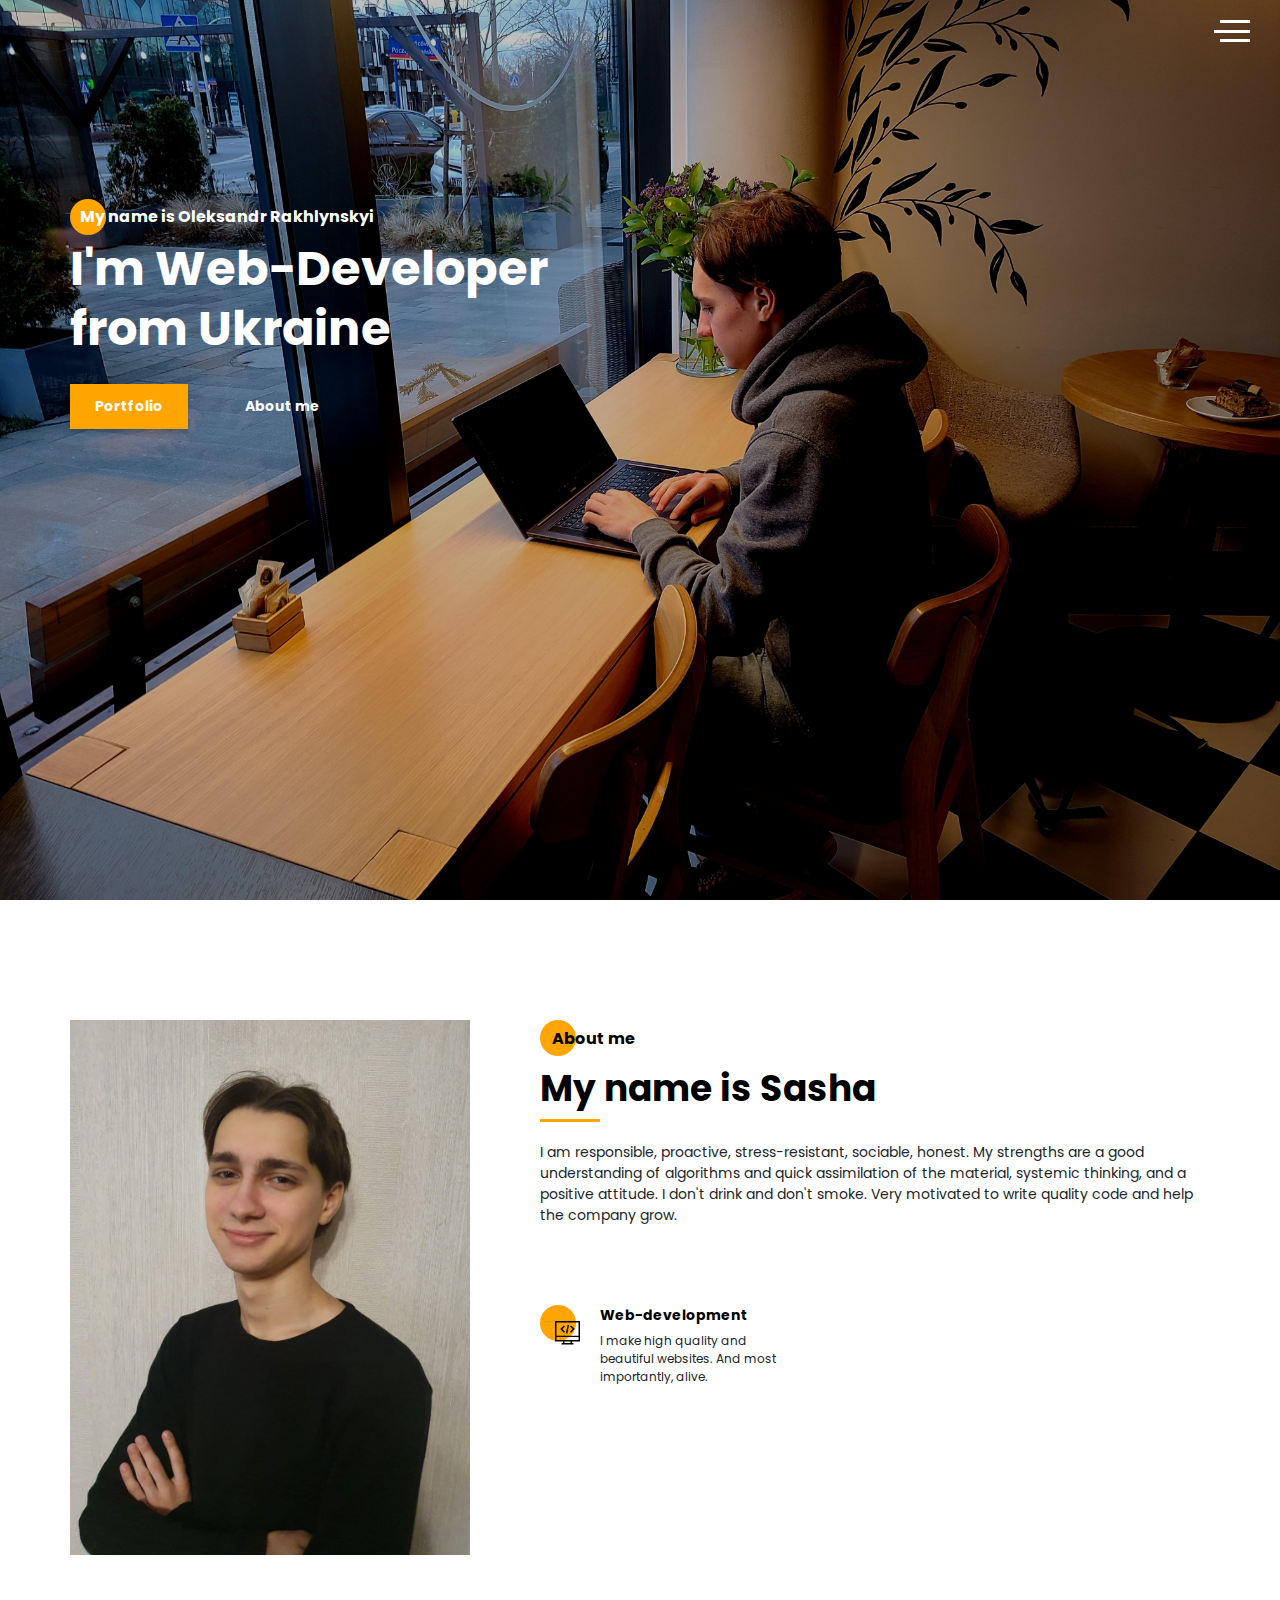
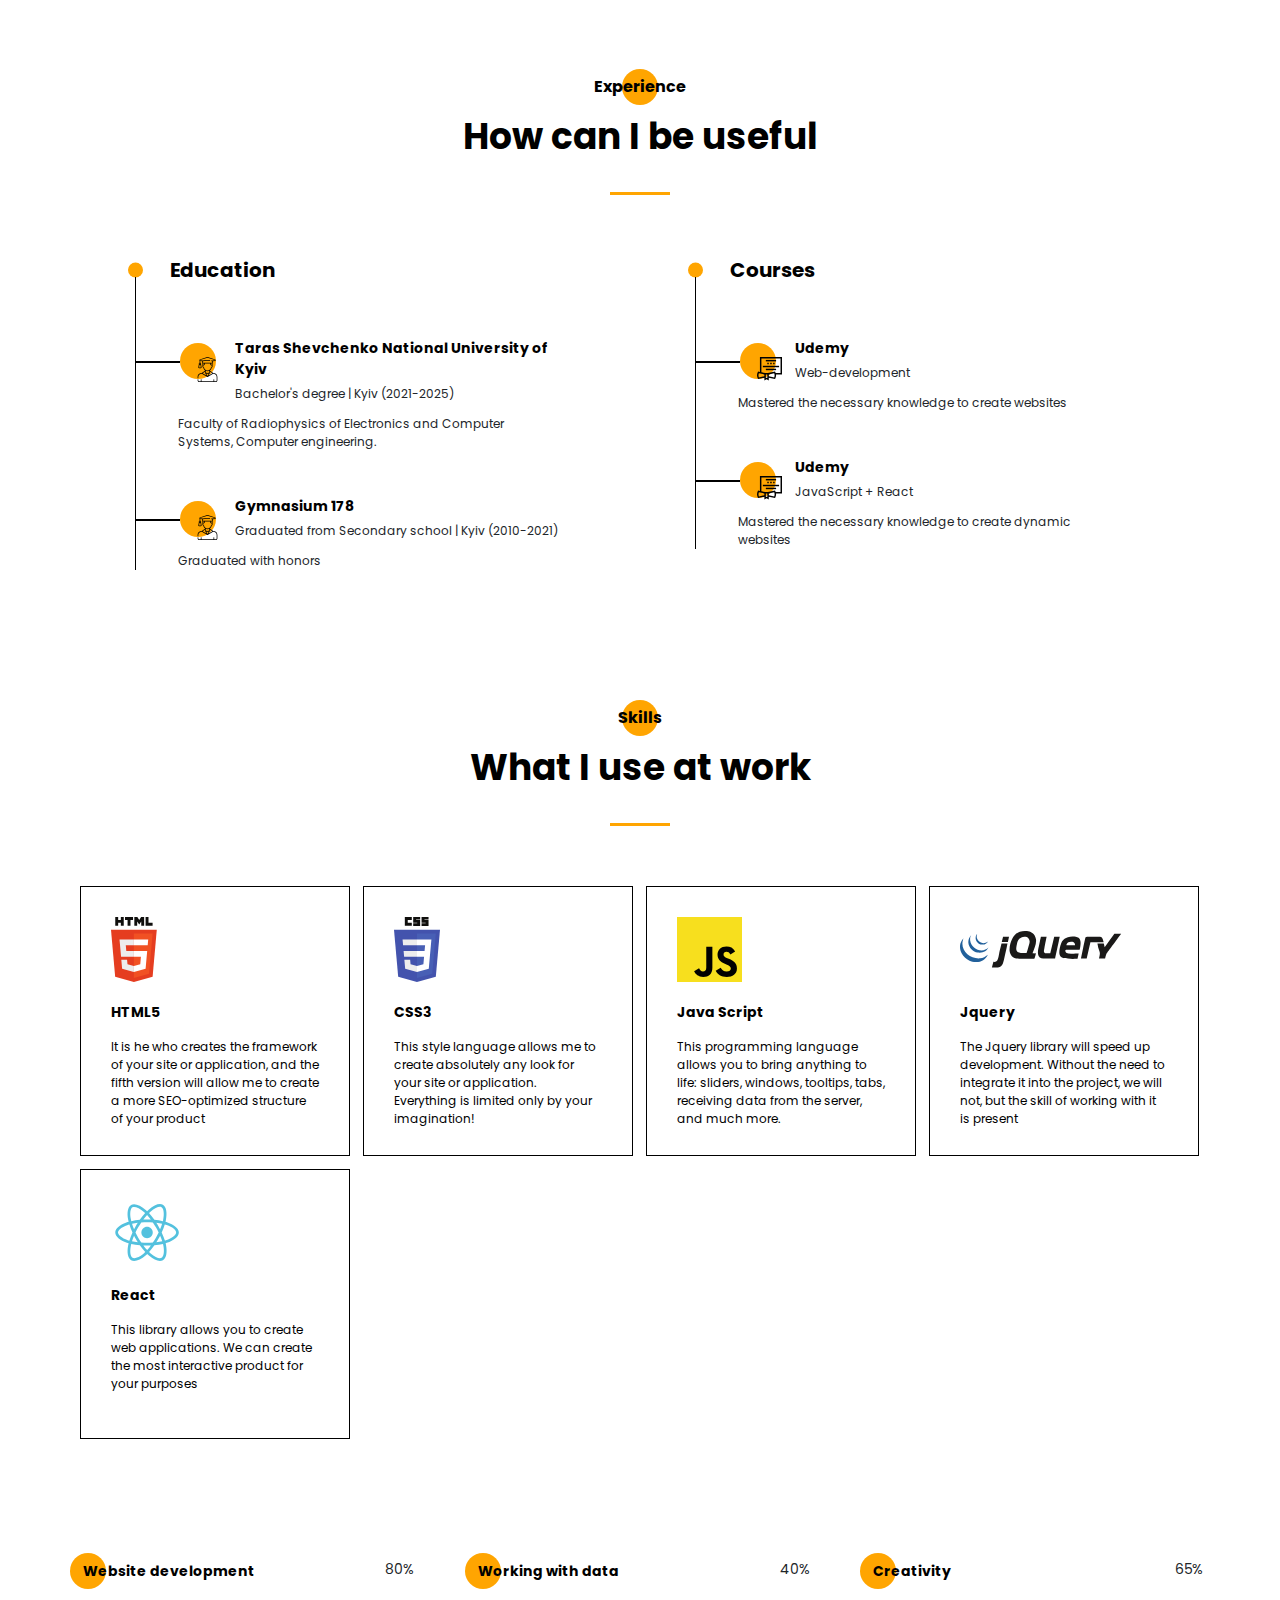
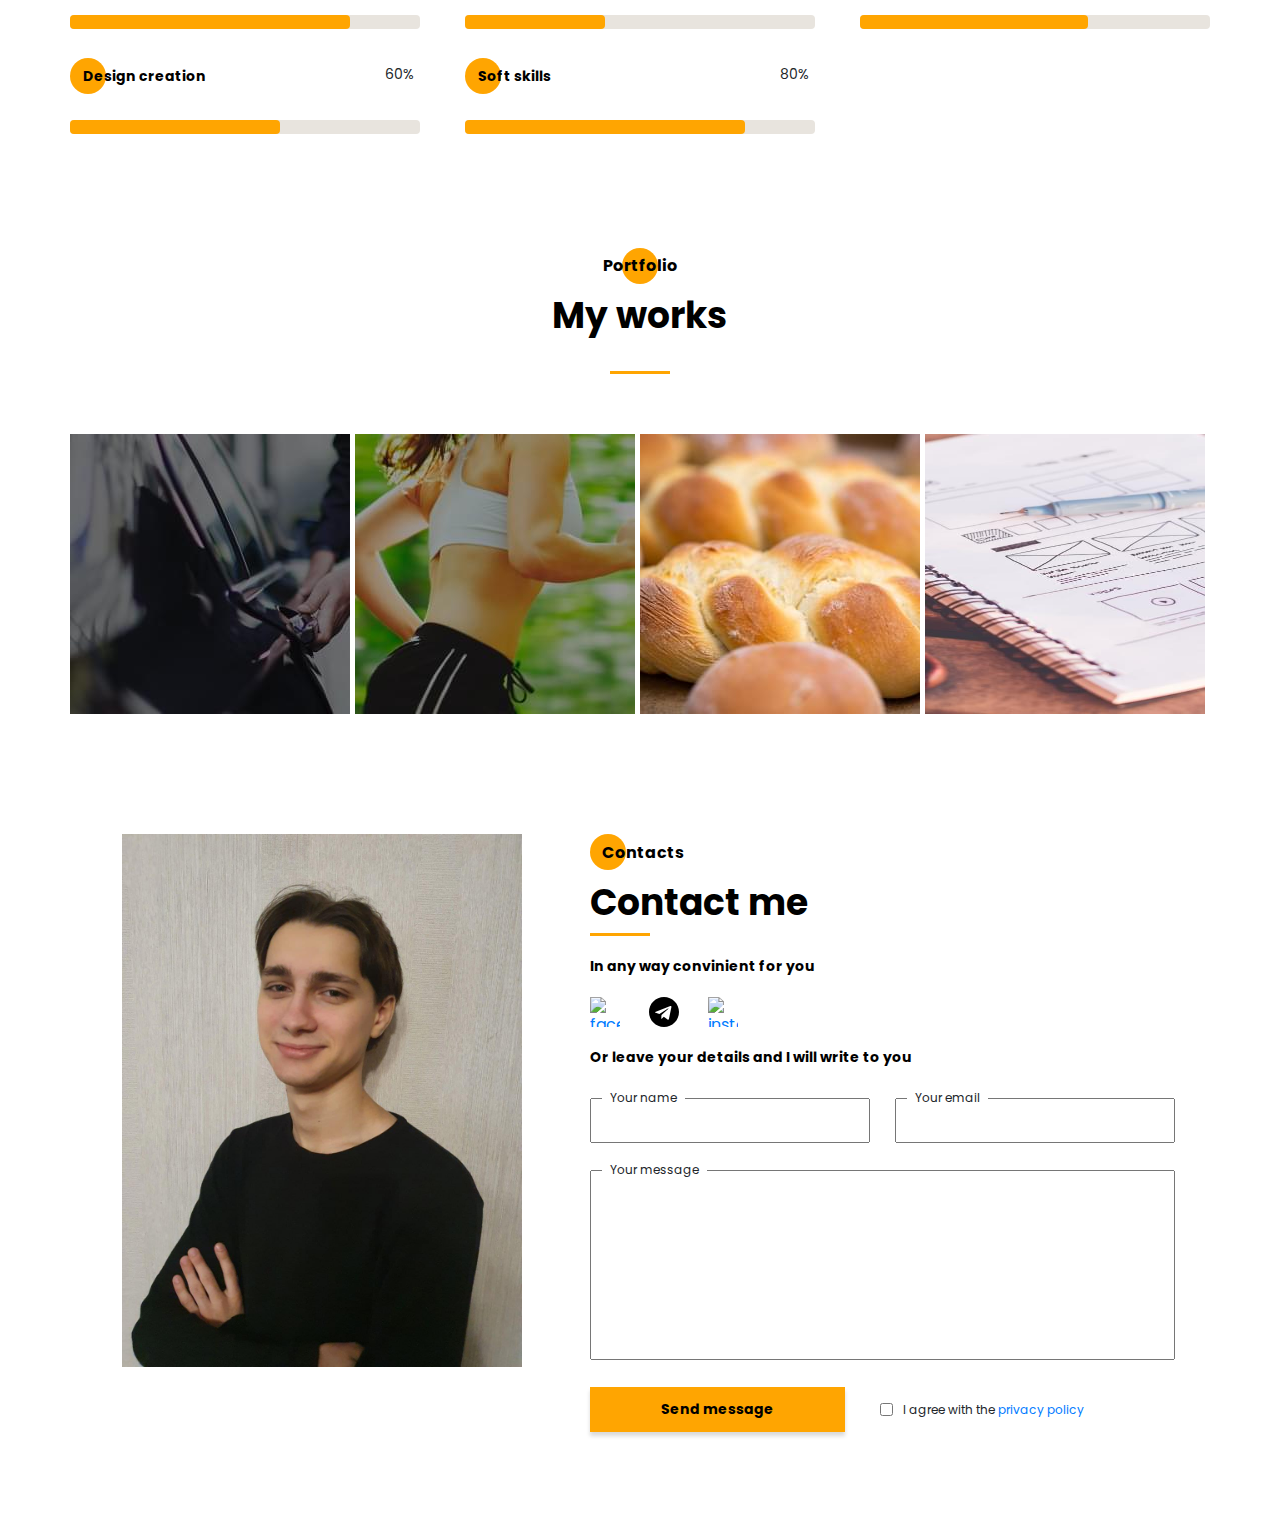
==== index.html @ c0ceba7b "portfolio" ====
<!DOCTYPE html><html lang="en"><head><meta charset="UTF-8"><meta name="viewport" content="width=device-width,initial-scale=1"><meta http-equiv="X-UA-Compatible" content="ie=edge"><title>Portfolio</title><meta name="title" content="My portfolio"><meta name="description" content="Here you can see my work and learn more about me"><!-- Open Graph / Facebook --><meta property="og:type" content="website"><meta property="og:url" content="https://sashok1353.github.io/"><meta property="og:title" content="My portfolio"><meta property="og:description" content="Here you can see my work and learn more about me"><meta property="og:image" content="img/main_photo.jpg"><!-- Twitter --><meta property="twitter:card" content="summary_large_image"><meta property="twitter:url" content="https://sashok1353.github.io/"><meta property="twitter:title" content="My portfolio"><meta property="twitter:description" content="Here you can see my work and learn more about me"><meta property="twitter:image" content="img/main_photo.jpg"><!-- Favicon  --><link rel="apple-touch-icon" sizes="57x57" href="icons/favicon//apple-icon-57x57.png"><link rel="apple-touch-icon" sizes="60x60" href="icons/favicon//apple-icon-60x60.png"><link rel="apple-touch-icon" sizes="72x72" href="icons/favicon//apple-icon-72x72.png"><link rel="apple-touch-icon" sizes="76x76" href="icons/favicon//apple-icon-76x76.png"><link rel="apple-touch-icon" sizes="114x114" href="icons/favicon//apple-icon-114x114.png"><link rel="apple-touch-icon" sizes="120x120" href="icons/favicon//apple-icon-120x120.png"><link rel="apple-touch-icon" sizes="144x144" href="icons/favicon//apple-icon-144x144.png"><link rel="apple-touch-icon" sizes="152x152" href="icons/favicon//apple-icon-152x152.png"><link rel="apple-touch-icon" sizes="180x180" href="icons/favicon//apple-icon-180x180.png"><link rel="icon" type="image/png" sizes="192x192" href="icons/favicon//android-icon-192x192.png"><link rel="icon" type="image/png" sizes="32x32" href="icons/favicon//favicon-32x32.png"><link rel="icon" type="image/png" sizes="96x96" href="icons/favicon//favicon-96x96.png"><link rel="icon" type="image/png" sizes="16x16" href="icons/favicon//favicon-16x16.png"><link rel="manifest" href="icons/favicon//manifest.json"><meta name="msapplication-TileColor" content="#ffffff"><meta name="msapplication-TileImage" content="icons/favicon//ms-icon-144x144.png"><meta name="theme-color" content="#ffffff"><link rel="stylesheet" href="css/style.min.css"></head><body><aside class="sidepanel"><a href="https://www.facebook.com/rahlinskiy" class="sidepanel__link"><svg width="20" height="20" viewBox="0 0 20 20" fill="none" xmlns="http://www.w3.org/2000/svg"><path d="M17.0698 0L2.9292 0C1.3139 0 -0.000488281 1.31439 -0.000488281 2.92969L-0.000488281 17.0703C-0.000488281 18.6856 1.3139 20 2.9292 20L8.82764 20L8.82764 12.9297L6.48389 12.9297L6.48389 9.41406L8.82764 9.41406L8.82764 7.03125C8.82764 5.09262 10.4046 3.51563 12.3433 3.51563L15.8979 3.51563L15.8979 7.03125L12.3433 7.03125L12.3433 9.41406L15.8979 9.41406L15.312 12.9297L12.3433 12.9297L12.3433 20L17.0698 20C18.6851 20 19.9995 18.6856 19.9995 17.0703L19.9995 2.92969C19.9995 1.31439 18.6851 0 17.0698 0Z" fill="black"/></svg> </a><a href="https://github.com/sashok1353" class="sidepanel__link"><svg width="20" height="19" viewBox="0 0 20 19" fill="none" xmlns="http://www.w3.org/2000/svg"><path d="M10 0C4.475 0 0 4.36167 0 9.74107C0 14.0457 2.865 17.6962 6.8375 18.9832C7.3375 19.0749 7.52083 18.7734 7.52083 18.5148C7.52083 18.2835 7.5125 17.6706 7.50833 16.8585C4.72667 17.4459 4.14 15.5517 4.14 15.5517C3.685 14.4274 3.0275 14.1267 3.0275 14.1267C2.12167 13.5228 3.0975 13.5352 3.0975 13.5352C4.10167 13.603 4.62917 14.5389 4.62917 14.5389C5.52083 16.0283 6.97 15.5979 7.54167 15.3493C7.63167 14.719 7.88917 14.2903 8.175 14.0466C5.95417 13.8029 3.62 12.9652 3.62 9.23304C3.62 8.16988 4.0075 7.30085 4.64917 6.61934C4.53667 6.37317 4.19917 5.3827 4.73667 4.04116C4.73667 4.04116 5.57417 3.78012 7.48667 5.03988C8.28667 4.82345 9.13667 4.71606 9.98667 4.7111C10.8367 4.71606 11.6867 4.82345 12.4867 5.03988C14.3867 3.78012 15.2242 4.04116 15.2242 4.04116C15.7617 5.3827 15.4242 6.37317 15.3242 6.61934C15.9617 7.30085 16.3492 8.16988 16.3492 9.23304C16.3492 12.9752 14.0117 13.7987 11.7867 14.0383C12.1367 14.3307 12.4617 14.928 12.4617 15.8408C12.4617 17.1444 12.4492 18.1918 12.4492 18.5082C12.4492 18.7635 12.6242 19.0683 13.1367 18.9708C17.1375 17.692 20 14.0391 20 9.74107C20 4.36167 15.5225 0 10 0Z" fill="#212121"/></svg> </a><a href="https://www.instagram.com/___san4ezzz___/" class="sidepanel__link"><svg width="20" height="20" viewBox="0 0 20 20" fill="none" xmlns="http://www.w3.org/2000/svg"><path d="M13.7495 0L6.24951 0C2.79826 0 -0.000488281 2.79875 -0.000488281 6.25L-0.000488281 13.75C-0.000488281 17.2013 2.79826 20 6.24951 20L13.7495 20C17.2008 20 19.9995 17.2013 19.9995 13.75L19.9995 6.25C19.9995 2.79875 17.2008 0 13.7495 0ZM18.1245 13.75C18.1245 16.1625 16.162 18.125 13.7495 18.125L6.24951 18.125C3.83701 18.125 1.87451 16.1625 1.87451 13.75L1.87451 6.25C1.87451 3.8375 3.83701 1.875 6.24951 1.875L13.7495 1.875C16.162 1.875 18.1245 3.8375 18.1245 6.25L18.1245 13.75Z" fill="black"/><path d="M9.99951 5C7.23826 5 4.99951 7.23875 4.99951 10C4.99951 12.7613 7.23826 15 9.99951 15C12.7608 15 14.9995 12.7613 14.9995 10C14.9995 7.23875 12.7608 5 9.99951 5ZM9.99951 13.125C8.27701 13.125 6.87451 11.7225 6.87451 10C6.87451 8.27625 8.27701 6.875 9.99951 6.875C11.722 6.875 13.1245 8.27625 13.1245 10C13.1245 11.7225 11.722 13.125 9.99951 13.125Z" fill="black"/><path d="M15.3745 5.29123C15.7425 5.29123 16.0408 4.99295 16.0408 4.62499C16.0408 4.25703 15.7425 3.95874 15.3745 3.95874C15.0065 3.95874 14.7083 4.25703 14.7083 4.62499C14.7083 4.99295 15.0065 5.29123 15.3745 5.29123Z" fill="black"/></svg></a><div class="sidepanel__divider"></div><div class="sidepanel__text"><span>Social networks</span></div></aside><div class="menu"><div class="menu__block"><div class="menu__close"><svg width="29" height="30" viewBox="0 0 29 30" fill="none" xmlns="http://www.w3.org/2000/svg"><path d="M17.1568 14.5231L28.4489 3.23075C29.1837 2.49623 29.1837 1.30861 28.4489 0.574085C27.7144 -0.160437 26.5267 -0.160437 25.7922 0.574085L14.4998 11.8665L3.20781 0.574085C2.47295 -0.160437 1.28567 -0.160437 0.551149 0.574085C-0.183717 1.30861 -0.183717 2.49623 0.551149 3.23075L11.8432 14.5231L0.551149 25.8155C-0.183717 26.55 -0.183717 27.7376 0.551149 28.4721C0.917206 28.8385 1.39852 29.0226 1.87948 29.0226C2.36045 29.0226 2.84141 28.8385 3.20781 28.4721L14.4998 17.1798L25.7922 28.4721C26.1586 28.8385 26.6396 29.0226 27.1205 29.0226C27.6015 29.0226 28.0825 28.8385 28.4489 28.4721C29.1837 27.7376 29.1837 26.55 28.4489 25.8155L17.1568 14.5231Z" fill="black"/></svg></div><nav><ul class="menu__list"><li class="menu__link"><a href="#about">ABOUT ME</a></li><li class="menu__link"><a href="#experience">MY EXPERIENCE</a></li><li class="menu__link"><a href="#skills">MY SKILLS</a></li><li class="menu__link"><a href="#portfolio">MY WORKS</a></li><li class="menu__link"><a href="#contacts">CONTACTS</a></li></ul></nav><div class="menu__social"><a href="https://github.com/sashok1353"><svg width="20" height="20" viewBox="0 0 20 20" fill="none" xmlns="http://www.w3.org/2000/svg"><path d="M10 0C4.475 0 0 4.36167 0 9.74107C0 14.0457 2.865 17.6962 6.8375 18.9832C7.3375 19.0749 7.52083 18.7734 7.52083 18.5148C7.52083 18.2835 7.5125 17.6706 7.50833 16.8585C4.72667 17.4459 4.14 15.5517 4.14 15.5517C3.685 14.4274 3.0275 14.1267 3.0275 14.1267C2.12167 13.5228 3.0975 13.5352 3.0975 13.5352C4.10167 13.603 4.62917 14.5389 4.62917 14.5389C5.52083 16.0283 6.97 15.5979 7.54167 15.3493C7.63167 14.719 7.88917 14.2903 8.175 14.0466C5.95417 13.8029 3.62 12.9652 3.62 9.23304C3.62 8.16988 4.0075 7.30085 4.64917 6.61934C4.53667 6.37317 4.19917 5.3827 4.73667 4.04116C4.73667 4.04116 5.57417 3.78012 7.48667 5.03988C8.28667 4.82345 9.13667 4.71606 9.98667 4.7111C10.8367 4.71606 11.6867 4.82345 12.4867 5.03988C14.3867 3.78012 15.2242 4.04116 15.2242 4.04116C15.7617 5.3827 15.4242 6.37317 15.3242 6.61934C15.9617 7.30085 16.3492 8.16988 16.3492 9.23304C16.3492 12.9752 14.0117 13.7987 11.7867 14.0383C12.1367 14.3307 12.4617 14.928 12.4617 15.8408C12.4617 17.1444 12.4492 18.1918 12.4492 18.5082C12.4492 18.7635 12.6242 19.0683 13.1367 18.9708C17.1375 17.692 20 14.0391 20 9.74107C20 4.36167 15.5225 0 10 0Z" fill="#212121"/></svg> </a><a href="https://www.instagram.com/___san4ezzz___/"><svg width="20" height="20" viewBox="0 0 20 20" fill="none" xmlns="http://www.w3.org/2000/svg"><path d="M13.7495 0L6.24951 0C2.79826 0 -0.000488281 2.79875 -0.000488281 6.25L-0.000488281 13.75C-0.000488281 17.2013 2.79826 20 6.24951 20L13.7495 20C17.2008 20 19.9995 17.2013 19.9995 13.75L19.9995 6.25C19.9995 2.79875 17.2008 0 13.7495 0ZM18.1245 13.75C18.1245 16.1625 16.162 18.125 13.7495 18.125L6.24951 18.125C3.83701 18.125 1.87451 16.1625 1.87451 13.75L1.87451 6.25C1.87451 3.8375 3.83701 1.875 6.24951 1.875L13.7495 1.875C16.162 1.875 18.1245 3.8375 18.1245 6.25L18.1245 13.75Z" fill="black"/><path d="M9.99951 5C7.23826 5 4.99951 7.23875 4.99951 10C4.99951 12.7613 7.23826 15 9.99951 15C12.7608 15 14.9995 12.7613 14.9995 10C14.9995 7.23875 12.7608 5 9.99951 5ZM9.99951 13.125C8.27701 13.125 6.87451 11.7225 6.87451 10C6.87451 8.27625 8.27701 6.875 9.99951 6.875C11.722 6.875 13.1245 8.27625 13.1245 10C13.1245 11.7225 11.722 13.125 9.99951 13.125Z" fill="black"/><path d="M15.3745 5.29123C15.7425 5.29123 16.0408 4.99295 16.0408 4.62499C16.0408 4.25703 15.7425 3.95874 15.3745 3.95874C15.0065 3.95874 14.7083 4.25703 14.7083 4.62499C14.7083 4.99295 15.0065 5.29123 15.3745 5.29123Z" fill="black"/></svg> </a><a href="https://www.facebook.com/rahlinskiy"><svg width="20" height="20" viewBox="0 0 20 20" fill="none" xmlns="http://www.w3.org/2000/svg"><path d="M17.0698 0L2.9292 0C1.3139 0 -0.000488281 1.31439 -0.000488281 2.92969L-0.000488281 17.0703C-0.000488281 18.6856 1.3139 20 2.9292 20L8.82764 20L8.82764 12.9297L6.48389 12.9297L6.48389 9.41406L8.82764 9.41406L8.82764 7.03125C8.82764 5.09262 10.4046 3.51563 12.3433 3.51563L15.8979 3.51563L15.8979 7.03125L12.3433 7.03125L12.3433 9.41406L15.8979 9.41406L15.312 12.9297L12.3433 12.9297L12.3433 20L17.0698 20C18.6851 20 19.9995 18.6856 19.9995 17.0703L19.9995 2.92969C19.9995 1.31439 18.6851 0 17.0698 0Z" fill="black"/></svg></a></div></div><div class="menu__overlay"></div></div><section class="promo"><div class="hamburger"><span></span> <span class="long"></span> <span></span></div><div class="container"><div class="title title_fz16 promo__subtitle">My name is Oleksandr Rakhlynskyi</div><h1 class="title title_fz48 title_promo">I'm Web-Developer from Ukraine</h1><div class="promo__links"><a href="#portfolio" class="btn btn_promo">Portfolio</a> <a href="#about">About me</a></div></div></section><section id="about" class="about"><div class="container"><div class="about__wrapper"><div class="about__photo"><img src="img/main_photo.jpg" alt="photo"></div><div class="about__descr"><h2 class="title title_fz16 about__title">About me</h2><div class="title about__subtitle">My name is Sasha</div><div class="divider"></div><p class="about__text">I am responsible, proactive, stress-resistant, sociable, honest. My strengths are a good understanding of algorithms and quick assimilation of the material, systemic thinking, and a positive attitude. I don't drink and don't smoke. Very motivated to write quality code and help the company grow.</p></div><div class="about__skills"><div class="about__skills-item"><div class="about__skills-circle"><img src="icons/about_me/web_development.svg" alt="web-dev"></div><div><div class="title title_fz14 about__skills-item__title">Web-development</div><div class="about__skills-text">I make high quality and beautiful websites. And most importantly, alive.</div></div></div></div></div></div></section><section id="experience" class="resume"><div class="container"><h2 class="title title_fz16 resume__title">Experience</h2><div class="title title_fz36 resume__subtitle">How can I be useful</div><div class="divider"></div><div class="resume__wrapper"><div class="resume__column"><h3 class="title title_fz20 resume__column-title">Education</h3><ul><li><div class="resume__item"><div class="resume__item-head"><div class="resume__item-icon"><img src="icons/experience/university.svg" alt="university"></div><h4 class="title title_fz14 resume__item-title">Taras Shevchenko National University of Kyiv</h4><div class="resume__item-location">Bachelor's degree | Kyiv (2021-2025)</div></div><div class="resume__item-body">Faculty of Radiophysics of Electronics and Computer Systems, Computer engineering.</div></div><div class="resume__item"><div class="resume__item-head"><div class="resume__item-icon"><img src="icons/experience/university.svg" alt="university"></div><h4 class="title title_fz14 resume__item-title">Gymnasium 178</h4><div class="resume__item-location">Graduated from Secondary school | Kyiv (2010-2021)</div></div><div class="resume__item-body">Graduated with honors</div></div></li></ul></div><div class="resume__column"><h3 class="title title_fz20 resume__column-title">Courses</h3><ul><li><div class="resume__item"><div class="resume__item-head"><div class="resume__item-icon"><img src="icons/experience/courses.svg" alt="courses"></div><h4 class="title title_fz14 resume__item-title">Udemy</h4><div class="resume__item-location">Web-development</div></div><div class="resume__item-body">Mastered the necessary knowledge to create websites</div></div><div class="resume__item"><div class="resume__item-head"><div class="resume__item-icon"><img src="icons/experience/courses.svg" alt="courses"></div><h4 class="title title_fz14 resume__item-title">Udemy</h4><div class="resume__item-location">JavaScript + React</div></div><div class="resume__item-body">Mastered the necessary knowledge to create dynamic websites</div></div></li></ul></div></div></div></section><section id="skills" class="skills"><div class="container"><h2 class="title title_fz16 skills__title">Skills</h2><div class="title title_fz36 skills__subtitle">What I use at work</div><div class="divider"></div><div class="skills__items"><div class="skills__item"><div class="skills__item-img"><img src="icons/skills/html5.svg" alt="html5"></div><h3 class="title title_fz14">HTML5</h3><p>It is he who creates the framework of your site or application, and the fifth version will allow me to create a more SEO-optimized structure of your product</p></div><div class="skills__item"><div class="skills__item-img"><img src="icons/skills/css3.svg" alt="css3"></div><h3 class="title title_fz14">CSS3</h3><p>This style language allows me to create absolutely any look for your site or application. Everything is limited only by your imagination!</p></div><div class="skills__item"><div class="skills__item-img"><img src="icons/skills/js.svg" alt="java script"></div><h3 class="title title_fz14">Java Script</h3><p>This programming language allows you to bring anything to life: sliders, windows, tooltips, tabs, receiving data from the server, and much more.</p></div><div class="skills__item"><div class="skills__item-img"><img src="icons/skills/jquery.svg" alt="Jquery"></div><h3 class="title title_fz14">Jquery</h3><p>The Jquery library will speed up development. Without the need to integrate it into the project, we will not, but the skill of working with it is present</p></div><div class="skills__item"><div class="skills__item-img"><img src="icons/skills/react.svg" alt="React"></div><h3 class="title title_fz14">React</h3><p>This library allows you to create web applications. We can create the most interactive product for your purposes</p></div></div><div class="skills__ratings"><div class="skills__ratings-item"><div class="title title_fz14 skills__ratings-title">Website development</div><div class="skills__ratings-counter">80%</div><div class="skills__ratings-line"><span></span></div></div><div class="skills__ratings-item"><div class="title title_fz14 skills__ratings-title">Working with data</div><div class="skills__ratings-counter">40%</div><div class="skills__ratings-line"><span></span></div></div><div class="skills__ratings-item"><div class="title title_fz14 skills__ratings-title">Creativity</div><div class="skills__ratings-counter">65%</div><div class="skills__ratings-line"><span></span></div></div><div class="skills__ratings-item"><div class="title title_fz14 skills__ratings-title">Design creation</div><div class="skills__ratings-counter">60%</div><div class="skills__ratings-line"><span></span></div></div><div class="skills__ratings-item"><div class="title title_fz14 skills__ratings-title">Soft skills</div><div class="skills__ratings-counter">80%</div><div class="skills__ratings-line"><span></span></div></div></div></div></section><section id="portfolio" class="portfolio"><div class="container"><h2 class="title title_fz16 portfolio__title">Portfolio</h2><div class="title title_fz36 portfolio__subtitle">My works</div><div class="divider"></div><div class="portfolio__wrapper"><a href="/uber" class="portfolio__item"><img src="img/works/uber.jpg" alt="uber"> </a><a href="/pulse" class="portfolio__item"><img src="img/works/pulse.jpg" alt="pulse"> </a><a href="/food" class="portfolio__item"><img src="img/works/bread.jpg" alt="bread"> </a><a href="/wordpress" class="portfolio__item vertical"><img src="img/works/plans.jpg" alt="plans"></a></div></div></section><section id="contacts" class="contacts"><div class="container"><div class="contacts__wrapper"><div class="contacts__photo"><img src="img/main_photo.jpg" alt="photo"></div><div class="contacts__descr"><h2 class="title title_fz16 contacts__title">Contacts</h2><div class="title title_fz36 contacts__subtitle">Contact me</div><div class="divider"></div><div class="title title_fz14 contacts__text">In any way convinient for you</div><div class="contacts__social"><a href="https://www.facebook.com/rahlinskiy" class="contacts__link"><img src="icons/social/Facebook.svg" alt="facebook"> </a><a href="https://t.me/San4a4a" class="contacts__link"><img src="icons/social/telegram.svg" alt="telegram"> </a><a href="https://www.instagram.com/___san4ezzz___/" class="contacts__link"><img src="icons/social/Instagram.svg" alt="instagram"></a></div><div class="title title_fz14 contacts__text">Or leave your details and I will write to you</div><form action="#" class="contacts__form"><div class="contacts__input"><input required name="name" id="name" type="text"> <label for="name">Your name</label></div><div class="contacts__input"><input required name="email" id="email" type="email"> <label for="email">Your email</label></div><div class="contacts__textarea"><textarea name="text" id="text"></textarea> <label for="text">Your message</label></div><div class="contacts__triggers"><button class="contacts__btn btn">Send message</button><div class="contacts__policy"><input required type="checkbox"> <span>I agree with the <a href="/policy.html">privacy policy</a></span></div></div></form></div></div></div></section><script src="js/script.js"></script></body></html>
---- css/style.min.css ----
/*!
 * Bootstrap Reboot v4.3.1 (https://getbootstrap.com/)
 * Copyright 2011-2019 The Bootstrap Authors
 * Copyright 2011-2019 Twitter, Inc.
 * Licensed under MIT (https://github.com/twbs/bootstrap/blob/master/LICENSE)
 * Forked from Normalize.css, licensed MIT (https://github.com/necolas/normalize.css/blob/master/LICENSE.md)
 */@import url(https://fonts.googleapis.com/css2?family=Poppins:wght@500;700&display=swap);*,::after,::before{box-sizing:border-box}html{font-family:sans-serif;line-height:1.15;-webkit-text-size-adjust:100%;-webkit-tap-highlight-color:transparent}article,aside,figcaption,figure,footer,header,hgroup,main,nav,section{display:block}body{margin:0;font-family:-apple-system,BlinkMacSystemFont,"Segoe UI",Roboto,"Helvetica Neue",Arial,"Noto Sans",sans-serif,"Apple Color Emoji","Segoe UI Emoji","Segoe UI Symbol","Noto Color Emoji";font-size:1rem;font-weight:400;line-height:1.5;color:#212529;text-align:left;background-color:#fff}[tabindex="-1"]:focus{outline:0!important}hr{box-sizing:content-box;height:0;overflow:visible}h1,h2,h3,h4,h5,h6{margin-top:0;margin-bottom:.5rem}p{margin-top:0;margin-bottom:1rem}abbr[data-original-title],abbr[title]{text-decoration:underline;-webkit-text-decoration:underline dotted;text-decoration:underline dotted;cursor:help;border-bottom:0;-webkit-text-decoration-skip-ink:none;text-decoration-skip-ink:none}address{margin-bottom:1rem;font-style:normal;line-height:inherit}dl,ol,ul{margin-top:0;margin-bottom:1rem}ol ol,ol ul,ul ol,ul ul{margin-bottom:0}dt{font-weight:700}dd{margin-bottom:.5rem;margin-left:0}blockquote{margin:0 0 1rem}b,strong{font-weight:bolder}small{font-size:80%}sub,sup{position:relative;font-size:75%;line-height:0;vertical-align:baseline}sub{bottom:-.25em}sup{top:-.5em}a{color:#007bff;text-decoration:none;background-color:transparent}a:hover{color:#0056b3;text-decoration:underline}a:not([href]):not([tabindex]){color:inherit;text-decoration:none}a:not([href]):not([tabindex]):focus,a:not([href]):not([tabindex]):hover{color:inherit;text-decoration:none}a:not([href]):not([tabindex]):focus{outline:0}code,kbd,pre,samp{font-family:SFMono-Regular,Menlo,Monaco,Consolas,"Liberation Mono","Courier New",monospace;font-size:1em}pre{margin-top:0;margin-bottom:1rem;overflow:auto}figure{margin:0 0 1rem}img{vertical-align:middle;border-style:none}svg{overflow:hidden;vertical-align:middle}table{border-collapse:collapse}caption{padding-top:.75rem;padding-bottom:.75rem;color:#6c757d;text-align:left;caption-side:bottom}th{text-align:inherit}label{display:inline-block;margin-bottom:.5rem}button{border-radius:0}button:focus{outline:1px dotted;outline:5px auto -webkit-focus-ring-color}button,input,optgroup,select,textarea{margin:0;font-family:inherit;font-size:inherit;line-height:inherit}button,input{overflow:visible}button,select{text-transform:none}select{word-wrap:normal}[type=button],[type=reset],[type=submit],button{-webkit-appearance:button}[type=button]:not(:disabled),[type=reset]:not(:disabled),[type=submit]:not(:disabled),button:not(:disabled){cursor:pointer}[type=button]::-moz-focus-inner,[type=reset]::-moz-focus-inner,[type=submit]::-moz-focus-inner,button::-moz-focus-inner{padding:0;border-style:none}input[type=checkbox],input[type=radio]{box-sizing:border-box;padding:0}input[type=date],input[type=datetime-local],input[type=month],input[type=time]{-webkit-appearance:listbox}textarea{overflow:auto;resize:vertical}fieldset{min-width:0;padding:0;margin:0;border:0}legend{display:block;width:100%;max-width:100%;padding:0;margin-bottom:.5rem;font-size:1.5rem;line-height:inherit;color:inherit;white-space:normal}progress{vertical-align:baseline}[type=number]::-webkit-inner-spin-button,[type=number]::-webkit-outer-spin-button{height:auto}[type=search]{outline-offset:-2px;-webkit-appearance:none}[type=search]::-webkit-search-decoration{-webkit-appearance:none}::-webkit-file-upload-button{font:inherit;-webkit-appearance:button}output{display:inline-block}summary{display:list-item;cursor:pointer}template{display:none}[hidden]{display:none!important}*{font-family:Poppins,sans-serif;margin:0;padding:0}.container{width:1140px;margin:0 auto}.divider{margin:25px auto 0 auto;width:60px;height:3px;background-color:#ffa501}body.policy{margin:15px}body.policy ul{margin-left:30px;list-style-type:none}.promo{position:relative;height:100vh;background:url(../img/main_bg.jpg) center center/cover no-repeat;padding-top:205px}.promo__links{display:flex;width:250px;justify-content:space-between;align-items:center;margin-top:25px}.promo__links a{font-weight:700;font-size:14px;line-height:21px;color:#fff}.promo__links a:hover{color:#fff;text-decoration:none}.promo__subtitle{position:relative;padding-left:10px;z-index:2}.promo__subtitle:before{content:"";position:absolute;width:36px;height:36px;background:#ffa501;border-radius:100%;z-index:-1;top:-25%;left:0}.title{font-weight:700;font-size:36px;line-height:60px;color:#000}.title_fz14{font-size:14px;line-height:21px}.title_fz16{font-size:16px;line-height:24px;color:#fff}.title_fz20{font-size:20px;line-height:30px}.title_fz48{font-size:48px;color:#fff}.title_promo{width:532px;margin-top:10px;color:#fff}.btn{height:45px;background-color:#ffa501;box-shadow:0 4px 4px rgba(0,0,0,.15);padding:12px 25px}.sidepanel{position:fixed;top:230px;left:50px;display:flex;flex-direction:column;justify-content:space-between;align-items:center;height:340px;z-index:3}.sidepanel svg{transform:rotate(-90deg)}.sidepanel svg path{fill:#e2aeae}.sidepanel__divider{width:2px;height:70px;background-color:#e2aeae}.sidepanel__text{height:150px;width:25px;color:#e2aeae}.sidepanel__text span{transform:rotate(-90deg) translate(-30%,-260%);display:block;width:150px}.hamburger{position:absolute;display:flex;flex-direction:column;justify-content:space-between;align-items:flex-end;top:20px;right:30px;height:22px;z-index:3;cursor:pointer}.hamburger span{display:block;width:30px;height:3px;background-color:#fff}.hamburger span.long{width:36px}.menu{position:fixed;top:0;left:-100%;width:100%;height:100vh;z-index:10;visibility:hidden;opacity:0;transition:all .6s}.menu.active{left:0;visibility:visible;opacity:1}.menu__block{position:relative;transition:all .6s;width:345px;background-color:#ffa501;padding-top:140px;padding-left:40px;height:100%;z-index:10}.menu__close{position:absolute;top:25px;right:25px;cursor:pointer}.menu__list{list-style-type:none;padding-left:35px}.menu__link{position:relative;font-weight:700;font-size:24px;line-height:30px;margin-bottom:15px;color:#fff}.menu__link a{color:#fff}.menu__link:before{content:"";position:absolute;left:-35px;width:15px;top:10px;height:15px;border-radius:100%;border:1px solid #000;transition:all .6s}.menu__link:hover:before{background-color:#fff}.menu__social{position:absolute;bottom:50px;left:50%;transform:translateX(-50%);width:90px;display:flex;justify-content:space-between;align-items:center}.menu__overlay{position:fixed;top:0;left:0;width:100%;height:100%;background-color:#fff;opacity:.6}.about{padding-top:120px}.about__wrapper{display:grid;grid-template-columns:400px 670px;grid-template-rows:minmax(245px,auto) minmax(255,auto);grid-auto-rows:minmax(245px,auto);-moz-column-gap:70px;column-gap:70px;row-gap:40px}.about__photo{grid-row:1/3}.about__photo img{width:100%;height:100%;-o-object-fit:cover;object-fit:cover}.about__title{color:#000;position:relative;padding-left:12px;padding-top:1px}.about__title:before{content:"";position:absolute;width:36px;height:36px;background:#ffa501;border-radius:100%;z-index:-1;top:-25%;left:0}.about__subtitle{color:#000}.about__descr{padding-top:6px}.about__descr .divider{margin:0}.about__text{margin-top:20px;font-size:14px;line-height:21px}.about__skills{display:grid;grid-template:repeat(2,minmax(115px,auto))/repeat(2,260px);grid-auto-rows:1fr;-moz-column-gap:50px;column-gap:50px;row-gap:20px}.about__skills-item{display:grid;grid-template-columns:40px 200px;-moz-column-gap:20px;column-gap:20px}.about__skills-item__title{color:#000}.about__skills-circle{position:relative;padding:15px 0 0 15px}.about__skills-circle:before{content:"";position:absolute;width:36px;height:36px;background:#ffa501;border-radius:100%;z-index:-1;top:-25%;left:0}.about__skills-circle:before{top:0}.about__skills-text{font-size:12px;line-height:18px;margin-top:6px}.resume{padding-top:120px}.resume__title{position:relative;color:#000;text-align:center}.resume__title:before{content:"";position:absolute;width:36px;height:36px;background:#ffa501;border-radius:100%;z-index:-1;top:-25%;left:0}.resume__title:before{top:-6px;left:50%;transform:translate(-50%)}.resume__subtitle{text-align:center}.resume__wrapper{padding:60px 65px 0 65px;display:grid;grid-template-columns:repeat(2,425px);-moz-column-gap:135px;column-gap:135px}.resume__column-title{position:relative;padding-left:35px}.resume__column-title:before{content:"";position:absolute;width:15px;height:15px;background-color:#ffa501;border-radius:100%;left:-7px;top:50%;transform:translateY(-50%)}.resume__column ul{list-style-type:none}.resume__column ul li{position:relative}.resume__column ul li:after{content:"";width:1px;height:calc(100% + 16px);position:absolute;top:-16px;left:0;background-color:#000}.resume__item{position:relative}.resume__item:before{content:"";height:1.5px;width:45px;position:absolute;top:68px;background-color:#000}.resume__item-title{color:#000}.resume__item-head{position:relative;padding:45px 0 0 100px}.resume__item-head h4{margin-bottom:0}.resume__item-body{padding-left:43px;margin-top:12px;font-size:12px;line-height:18px}.resume__item-icon{position:absolute;top:50px;left:45px}.resume__item-icon:before{content:"";position:absolute;width:36px;height:36px;background:#ffa501;border-radius:100%;z-index:-1;top:-25%;left:0}.resume__item-icon img{position:absolute;left:17px;top:14px}.resume__item-location{font-size:12px;line-height:18px;margin-top:5px}.skills{padding-top:120px}.skills__title{color:#000;position:relative;text-align:center}.skills__title:before{content:"";position:absolute;width:36px;height:36px;background:#ffa501;border-radius:100%;z-index:-1;top:-25%;left:0}.skills__title:before{top:-6px;left:50%;transform:translateX(-50%)}.skills__subtitle{text-align:center}.skills__items{margin-top:60px;padding:0 10px;display:grid;grid-template:repeat(2,minmax(270px,auto))/repeat(4,270px);grid-auto-rows:minmax(270px,auto);gap:13px}.skills__item{border:1px solid #000;padding:30px 30px 25px 30px;color:#000}.skills__item-img{display:flex;align-items:center;min-height:65px}.skills__item h3{margin-top:20px;margin-bottom:0}.skills__item p{margin-top:15px;margin-bottom:0;font-size:12px;line-height:18px}.skills__ratings{margin-top:120px;display:grid;grid-template:repeat(2,minmax(70px,auto))/repeat(3,350px);-moz-column-gap:45px;column-gap:45px;row-gap:35px}.skills__ratings-item{display:grid;grid-template:minmax(21px,auto) 14px/200px 35px;justify-content:space-between;align-content:space-between}.skills__ratings-title{position:relative;padding:2px 0 0 13px}.skills__ratings-title:before{content:"";position:absolute;width:36px;height:36px;background:#ffa501;border-radius:100%;z-index:-1;top:-25%;left:0}.skills__ratings-counter{font-size:14px;line-height:21px}.skills__ratings-line{width:350px;height:14px;background-color:#e8e4de;border-radius:4px;grid-column:1/3}.skills__ratings-line span{display:block;height:100%;background-color:#ffa501;border-radius:4px}.portfolio{padding-top:120px}.portfolio__title{color:#000;position:relative;text-align:center}.portfolio__title:before{content:"";position:absolute;width:36px;height:36px;background:#ffa501;border-radius:100%;z-index:-1;top:-25%;left:0}.portfolio__title:before{top:-6px;left:50%;transform:translateX(-50%)}.portfolio__subtitle{text-align:center}.portfolio__wrapper{margin-top:60px;display:grid;grid-template:repeat(1,280px)/repeat(4,280px);grid-auto-rows:280px;gap:5px}.portfolio__item{transition:.6s}.portfolio__item img{width:100%;height:280px}.portfolio__item:hover{filter:grayscale(100%)}.contacts{padding:120px 0 90px 0}.contacts__wrapper{padding:0 35px 0 52px;display:grid;grid-template-columns:400px 585px;justify-content:space-between}.contacts__photo img{width:100%}.contacts__descr{padding-top:6px}.contacts__descr .divider{margin:0}.contacts__title{position:relative;color:#000;padding:1px 0 0 12px}.contacts__title:before{content:"";position:absolute;width:36px;height:36px;background:#ffa501;border-radius:100%;z-index:-1;top:-25%;left:0}.contacts__social,.contacts__text{margin-top:20px}.contacts__link{margin-right:25px}.contacts__link img{max-width:30px;max-height:30px}.contacts__link:hover{text-decoration:none}.contacts__form{margin-top:30px;display:grid;grid-template:45px 190px 45px/repeat(2,280px);justify-content:space-between;row-gap:27px}.contacts__form label{display:block;position:absolute;top:-9px;left:12px;height:18px;padding:0 8px;background-color:#fff;font-size:12px;margin-bottom:0}.contacts__triggers{display:grid;grid-column:1/3;grid-template-columns:repeat(2,auto);-moz-column-gap:35px;column-gap:35px}.contacts__policy{font-size:12px;line-height:14px;display:flex;align-items:center}.contacts__policy input{margin-right:10px}.contacts__input{position:relative}.contacts__input input{width:100%;height:100%;padding:0 20px;font-size:12px}.contacts__textarea{position:relative;grid-column:1/3}.contacts__textarea textarea{width:100%;height:100%;resize:none;padding:20px;font-size:12px}.contacts__btn{border:none;font-weight:700;font-size:14px;line-height:21px}@media(max-width:1440px){.sidepanel{left:30px}}@media(max-width:1300px){.sidepanel{display:none}}@media(max-width:1200px){.container{max-width:960px}.about__wrapper{grid-template-columns:400px 520px;-moz-column-gap:40px;column-gap:40px}.about__skills{-moz-column-gap:20px;column-gap:20px;grid-template:repeat(1,minmax(115px,auto))/repeat(2,250px)}.about__skills-item{grid-template-columns:40px 195px;-moz-column-gap:15px;column-gap:15px}.resume__wrapper{padding:40px 20px 0 20px;-moz-column-gap:80px;column-gap:80px}.skills__items{grid-template-columns:repeat(auto-fit,270px);justify-content:space-between}.skills__ratings{grid-template-columns:repeat(auto-fit,350px);grid-auto-rows:minmax(70px,auto);justify-content:space-between;padding:0 30px}.portfolio__wrapper{grid-template-columns:repeat(auto-fit,280px);grid-auto-rows:280px;justify-content:space-around;row-gap:35px}.portfolio__wrapper .horizonal,.portfolio__wrapper .vertical{grid-row:unset;grid-column:unset}.contacts__wrapper{padding:0;grid-template-columns:400px 520px}.contacts__form{grid-template:45px 190px 45px/repeat(2,250px)}}@media(max-width:992px){.container{max-width:720px}.about__wrapper{grid-template-columns:300px 380px}.about__subtitle{font-size:30px}.about__skills{grid-template-columns:380px;grid-auto-rows:minmax(115px,auto)}.about__skills-item{grid-template-columns:40px 320px;-moz-column-gap:20px;column-gap:20px}.resume__wrapper{-moz-column-gap:60px;column-gap:60px;grid-template-columns:repeat(2,320px)}.skills__items{padding:0 20px}.skills__ratings{grid-template-columns:repeat(auto-fit,320px);justify-content:space-between;padding:0;-moz-column-gap:0;column-gap:0}.skills__ratings-line{width:100%}.contacts__wrapper{grid-template-columns:300px 400px}.contacts__form{grid-template:45px 190px 45px/repeat(2,195px)}.contacts__btn{padding:8px 25px;line-height:16px}}@media(max-width:768px){.container{max-width:540px}.title_fz48{font-size:28px}.title_promo{width:300px;line-height:39px}.about{padding-top:40px}.about__wrapper{grid-template:400px auto auto/1fr}.about__photo{grid-row:unset}.about__photo img{-o-object-fit:contain;object-fit:contain}.about__skills{grid-template-columns:repeat(2,260px)}.about__skills-item{grid-template-columns:40px 200px;-moz-column-gap:20px;column-gap:20px}.resume{padding-top:40px}.resume__wrapper{grid-template-columns:1fr;-moz-column-gap:60px;column-gap:60px;row-gap:40px}.skills{padding-top:40px}.skills__items{padding:0;justify-content:center;gap:20px}.skills__ratings{grid-template-columns:repeat(auto-fit,320px);grid-auto-rows:minmax(70px,auto);justify-content:center;margin-top:40px}.skills__ratings-line{width:100%}.portfolio{padding-top:40px}.contacts{padding-top:40px}.contacts__photo{display:none}.contacts__wrapper{grid-template-columns:1fr}.contacts__form{grid-template:45px 190px 45px/repeat(2,250px)}}@media(max-width:576px){.container{width:100%;padding:0 10px}.title_fz48{font-size:26px}.hamburger{right:20px}.menu__block{width:250px;padding-left:20px}.promo__links{margin-top:30px}.about__wrapper{grid-template:340px auto auto/1fr}.about__skills{grid-template-columns:1fr}.about__subtitle{font-size:24px}.resume__wrapper{padding:40px 5px 0 5px}.skills__items{margin-top:20px}.skills__ratings{grid-template-columns:repeat(auto-fit,300px)}.contacts{padding-bottom:50px}.contacts__form{grid-template:45px 45px 190px minmax(45px,auto)/1fr}.contacts__textarea{grid-column:unset;width:100%}.contacts__triggers{grid-column:unset;grid-template-columns:1fr;-moz-column-gap:unset;column-gap:unset;row-gap:20px}.contacts__btn{order:2;max-width:220px;margin:0 auto}.contacts__policy{width:180px;margin:0 auto;line-height:18px}}
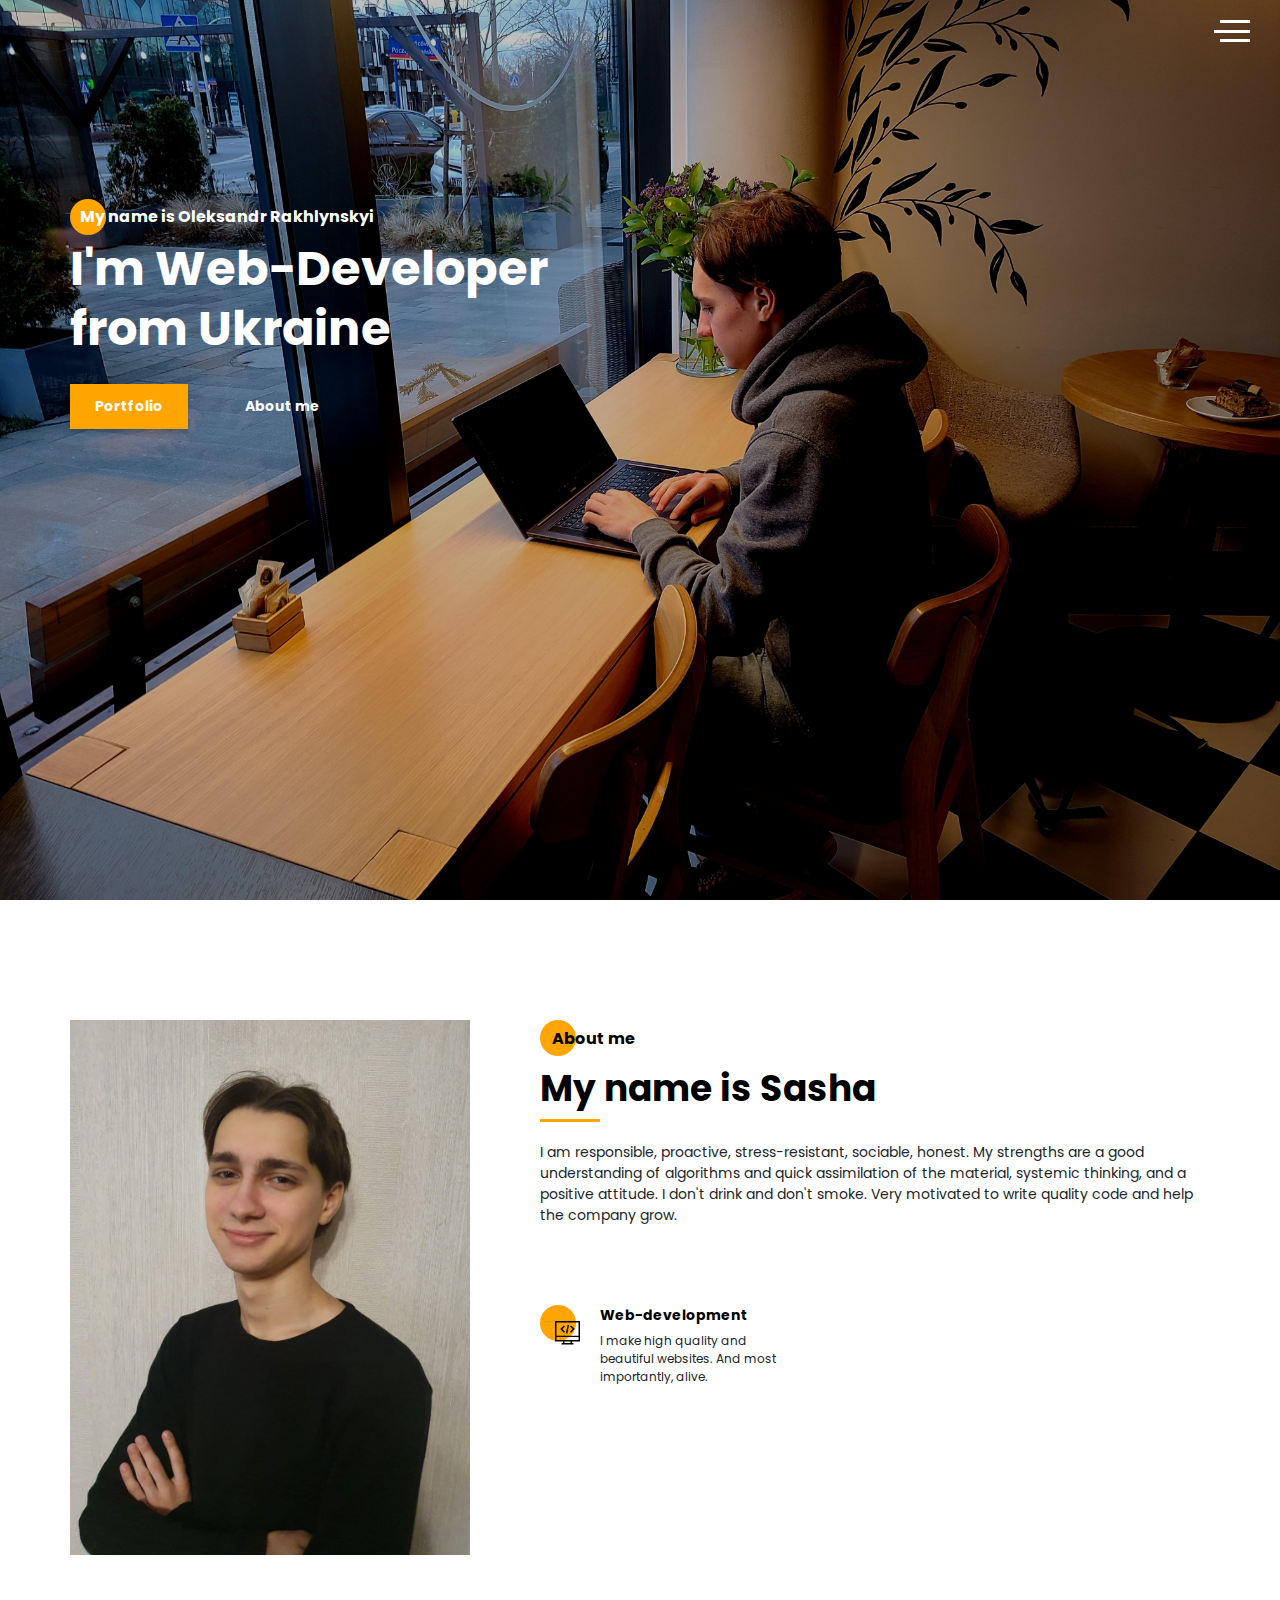
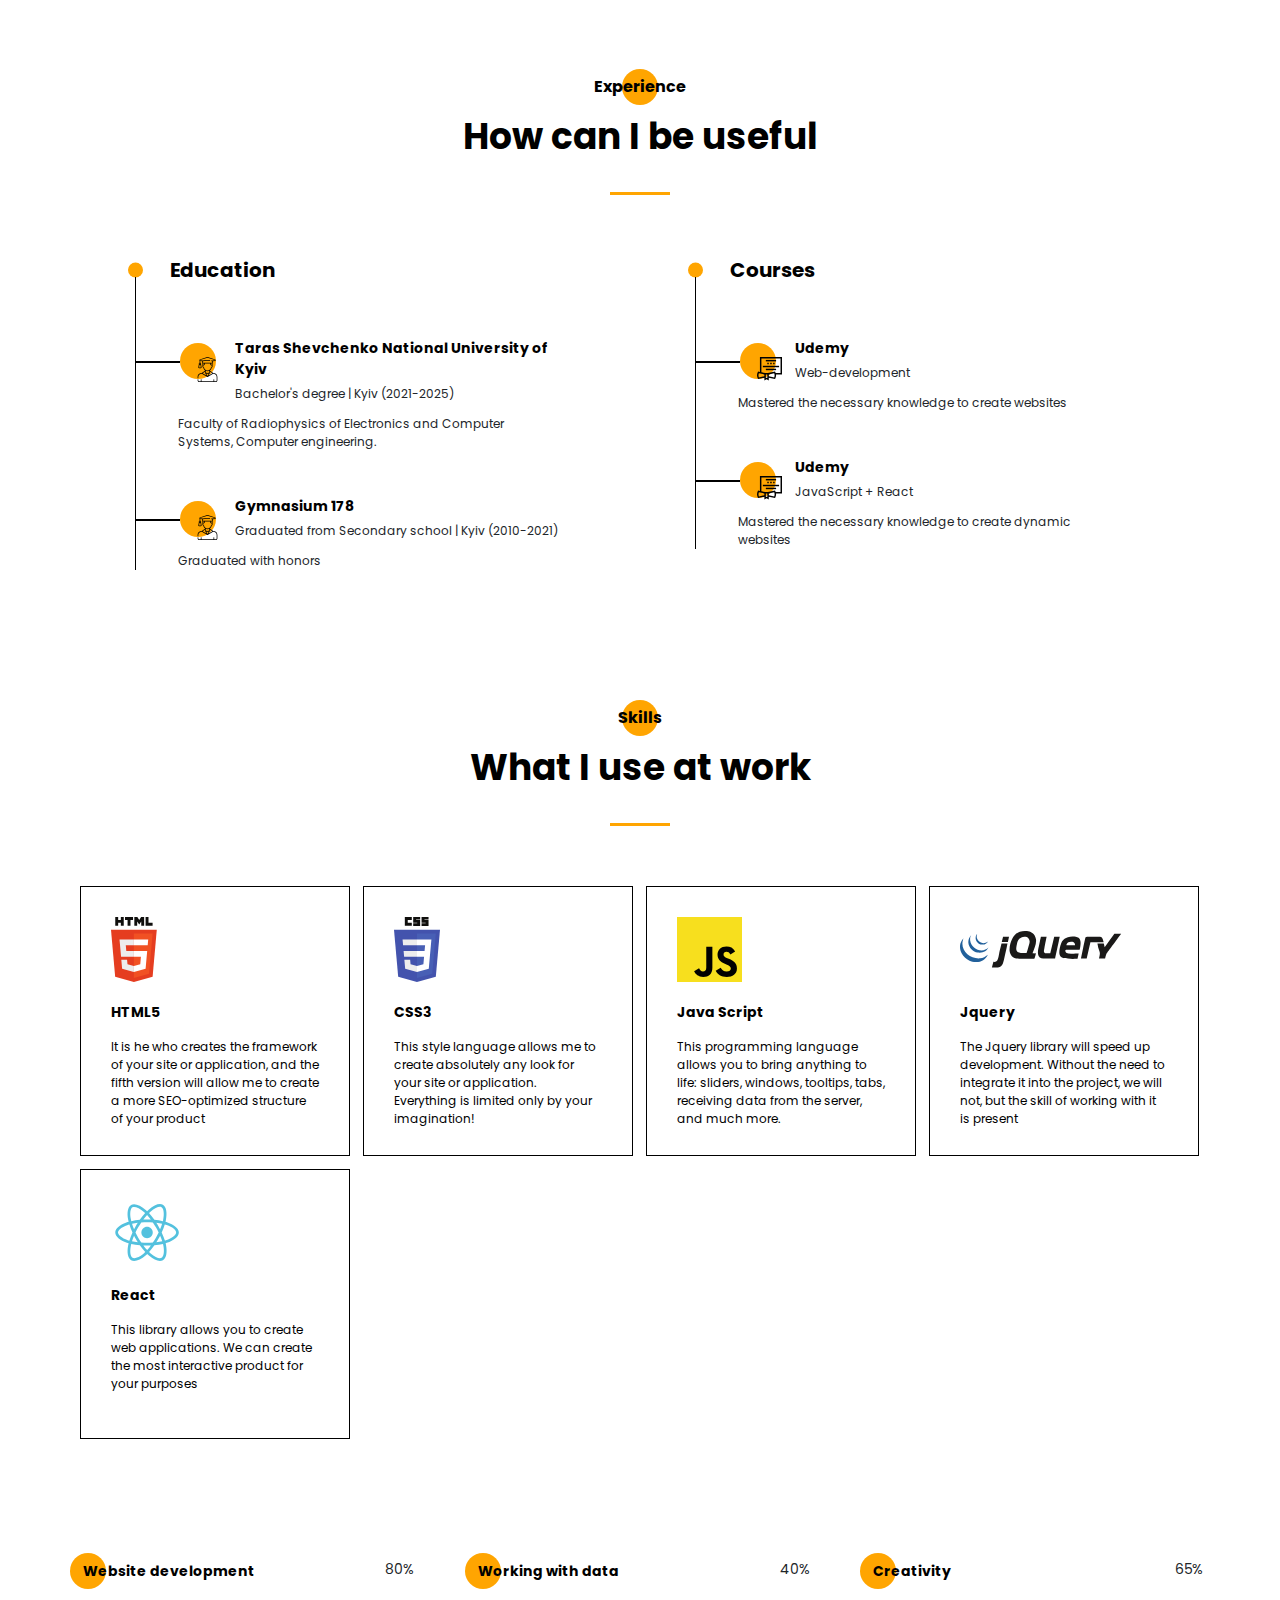
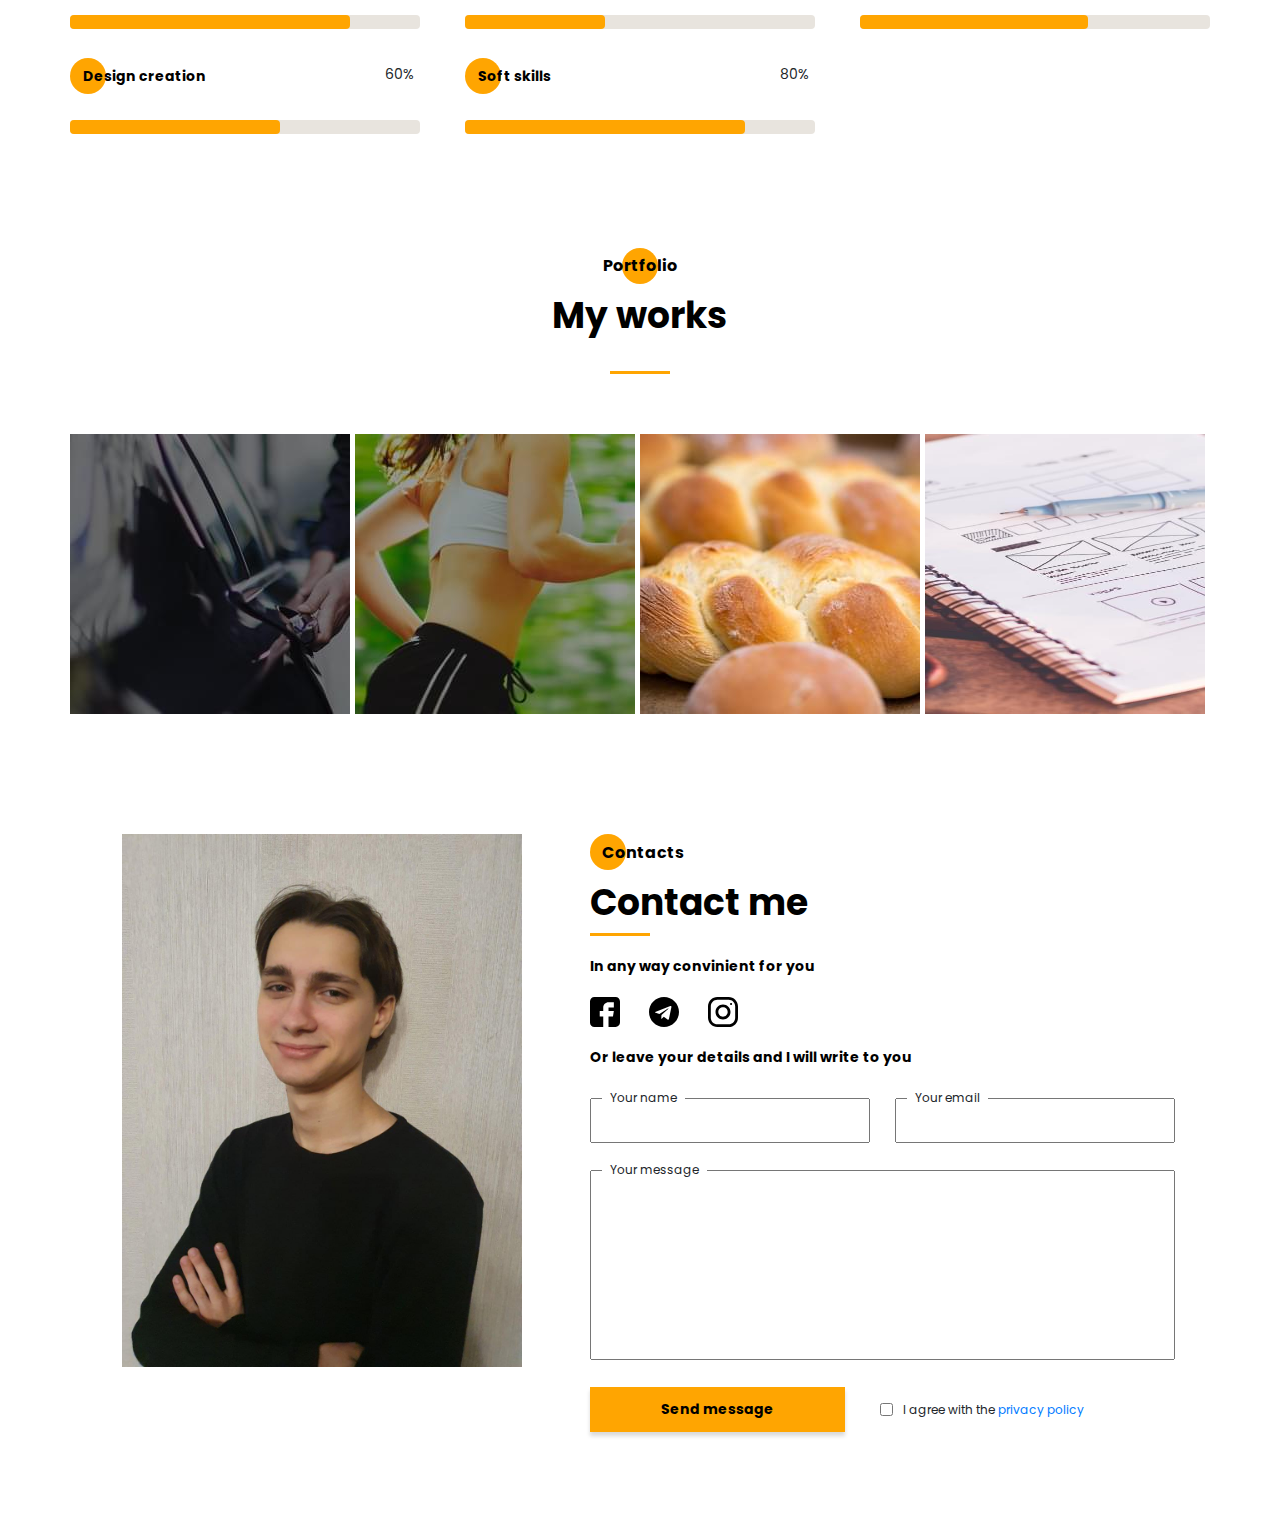
==== commit bd3f7896: "portfolio" ====
--- a/index.html
+++ b/index.html
@@ -1 +1 @@
-<!DOCTYPE html><html lang="en"><head><meta charset="UTF-8"><meta name="viewport" content="width=device-width,initial-scale=1"><meta http-equiv="X-UA-Compatible" content="ie=edge"><title>Portfolio</title><meta name="title" content="My portfolio"><meta name="description" content="Here you can see my work and learn more about me"><!-- Open Graph / Facebook --><meta property="og:type" content="website"><meta property="og:url" content="https://sashok1353.github.io/"><meta property="og:title" content="My portfolio"><meta property="og:description" content="Here you can see my work and learn more about me"><meta property="og:image" content="img/main_photo.jpg"><!-- Twitter --><meta property="twitter:card" content="summary_large_image"><meta property="twitter:url" content="https://sashok1353.github.io/"><meta property="twitter:title" content="My portfolio"><meta property="twitter:description" content="Here you can see my work and learn more about me"><meta property="twitter:image" content="img/main_photo.jpg"><!-- Favicon  --><link rel="apple-touch-icon" sizes="57x57" href="icons/favicon//apple-icon-57x57.png"><link rel="apple-touch-icon" sizes="60x60" href="icons/favicon//apple-icon-60x60.png"><link rel="apple-touch-icon" sizes="72x72" href="icons/favicon//apple-icon-72x72.png"><link rel="apple-touch-icon" sizes="76x76" href="icons/favicon//apple-icon-76x76.png"><link rel="apple-touch-icon" sizes="114x114" href="icons/favicon//apple-icon-114x114.png"><link rel="apple-touch-icon" sizes="120x120" href="icons/favicon//apple-icon-120x120.png"><link rel="apple-touch-icon" sizes="144x144" href="icons/favicon//apple-icon-144x144.png"><link rel="apple-touch-icon" sizes="152x152" href="icons/favicon//apple-icon-152x152.png"><link rel="apple-touch-icon" sizes="180x180" href="icons/favicon//apple-icon-180x180.png"><link rel="icon" type="image/png" sizes="192x192" href="icons/favicon//android-icon-192x192.png"><link rel="icon" type="image/png" sizes="32x32" href="icons/favicon//favicon-32x32.png"><link rel="icon" type="image/png" sizes="96x96" href="icons/favicon//favicon-96x96.png"><link rel="icon" type="image/png" sizes="16x16" href="icons/favicon//favicon-16x16.png"><link rel="manifest" href="icons/favicon//manifest.json"><meta name="msapplication-TileColor" content="#ffffff"><meta name="msapplication-TileImage" content="icons/favicon//ms-icon-144x144.png"><meta name="theme-color" content="#ffffff"><link rel="stylesheet" href="css/style.min.css"></head><body><aside class="sidepanel"><a href="https://www.facebook.com/rahlinskiy" class="sidepanel__link"><svg width="20" height="20" viewBox="0 0 20 20" fill="none" xmlns="http://www.w3.org/2000/svg"><path d="M17.0698 0L2.9292 0C1.3139 0 -0.000488281 1.31439 -0.000488281 2.92969L-0.000488281 17.0703C-0.000488281 18.6856 1.3139 20 2.9292 20L8.82764 20L8.82764 12.9297L6.48389 12.9297L6.48389 9.41406L8.82764 9.41406L8.82764 7.03125C8.82764 5.09262 10.4046 3.51563 12.3433 3.51563L15.8979 3.51563L15.8979 7.03125L12.3433 7.03125L12.3433 9.41406L15.8979 9.41406L15.312 12.9297L12.3433 12.9297L12.3433 20L17.0698 20C18.6851 20 19.9995 18.6856 19.9995 17.0703L19.9995 2.92969C19.9995 1.31439 18.6851 0 17.0698 0Z" fill="black"/></svg> </a><a href="https://github.com/sashok1353" class="sidepanel__link"><svg width="20" height="19" viewBox="0 0 20 19" fill="none" xmlns="http://www.w3.org/2000/svg"><path d="M10 0C4.475 0 0 4.36167 0 9.74107C0 14.0457 2.865 17.6962 6.8375 18.9832C7.3375 19.0749 7.52083 18.7734 7.52083 18.5148C7.52083 18.2835 7.5125 17.6706 7.50833 16.8585C4.72667 17.4459 4.14 15.5517 4.14 15.5517C3.685 14.4274 3.0275 14.1267 3.0275 14.1267C2.12167 13.5228 3.0975 13.5352 3.0975 13.5352C4.10167 13.603 4.62917 14.5389 4.62917 14.5389C5.52083 16.0283 6.97 15.5979 7.54167 15.3493C7.63167 14.719 7.88917 14.2903 8.175 14.0466C5.95417 13.8029 3.62 12.9652 3.62 9.23304C3.62 8.16988 4.0075 7.30085 4.64917 6.61934C4.53667 6.37317 4.19917 5.3827 4.73667 4.04116C4.73667 4.04116 5.57417 3.78012 7.48667 5.03988C8.28667 4.82345 9.13667 4.71606 9.98667 4.7111C10.8367 4.71606 11.6867 4.82345 12.4867 5.03988C14.3867 3.78012 15.2242 4.04116 15.2242 4.04116C15.7617 5.3827 15.4242 6.37317 15.3242 6.61934C15.9617 7.30085 16.3492 8.16988 16.3492 9.23304C16.3492 12.9752 14.0117 13.7987 11.7867 14.0383C12.1367 14.3307 12.4617 14.928 12.4617 15.8408C12.4617 17.1444 12.4492 18.1918 12.4492 18.5082C12.4492 18.7635 12.6242 19.0683 13.1367 18.9708C17.1375 17.692 20 14.0391 20 9.74107C20 4.36167 15.5225 0 10 0Z" fill="#212121"/></svg> </a><a href="https://www.instagram.com/___san4ezzz___/" class="sidepanel__link"><svg width="20" height="20" viewBox="0 0 20 20" fill="none" xmlns="http://www.w3.org/2000/svg"><path d="M13.7495 0L6.24951 0C2.79826 0 -0.000488281 2.79875 -0.000488281 6.25L-0.000488281 13.75C-0.000488281 17.2013 2.79826 20 6.24951 20L13.7495 20C17.2008 20 19.9995 17.2013 19.9995 13.75L19.9995 6.25C19.9995 2.79875 17.2008 0 13.7495 0ZM18.1245 13.75C18.1245 16.1625 16.162 18.125 13.7495 18.125L6.24951 18.125C3.83701 18.125 1.87451 16.1625 1.87451 13.75L1.87451 6.25C1.87451 3.8375 3.83701 1.875 6.24951 1.875L13.7495 1.875C16.162 1.875 18.1245 3.8375 18.1245 6.25L18.1245 13.75Z" fill="black"/><path d="M9.99951 5C7.23826 5 4.99951 7.23875 4.99951 10C4.99951 12.7613 7.23826 15 9.99951 15C12.7608 15 14.9995 12.7613 14.9995 10C14.9995 7.23875 12.7608 5 9.99951 5ZM9.99951 13.125C8.27701 13.125 6.87451 11.7225 6.87451 10C6.87451 8.27625 8.27701 6.875 9.99951 6.875C11.722 6.875 13.1245 8.27625 13.1245 10C13.1245 11.7225 11.722 13.125 9.99951 13.125Z" fill="black"/><path d="M15.3745 5.29123C15.7425 5.29123 16.0408 4.99295 16.0408 4.62499C16.0408 4.25703 15.7425 3.95874 15.3745 3.95874C15.0065 3.95874 14.7083 4.25703 14.7083 4.62499C14.7083 4.99295 15.0065 5.29123 15.3745 5.29123Z" fill="black"/></svg></a><div class="sidepanel__divider"></div><div class="sidepanel__text"><span>Social networks</span></div></aside><div class="menu"><div class="menu__block"><div class="menu__close"><svg width="29" height="30" viewBox="0 0 29 30" fill="none" xmlns="http://www.w3.org/2000/svg"><path d="M17.1568 14.5231L28.4489 3.23075C29.1837 2.49623 29.1837 1.30861 28.4489 0.574085C27.7144 -0.160437 26.5267 -0.160437 25.7922 0.574085L14.4998 11.8665L3.20781 0.574085C2.47295 -0.160437 1.28567 -0.160437 0.551149 0.574085C-0.183717 1.30861 -0.183717 2.49623 0.551149 3.23075L11.8432 14.5231L0.551149 25.8155C-0.183717 26.55 -0.183717 27.7376 0.551149 28.4721C0.917206 28.8385 1.39852 29.0226 1.87948 29.0226C2.36045 29.0226 2.84141 28.8385 3.20781 28.4721L14.4998 17.1798L25.7922 28.4721C26.1586 28.8385 26.6396 29.0226 27.1205 29.0226C27.6015 29.0226 28.0825 28.8385 28.4489 28.4721C29.1837 27.7376 29.1837 26.55 28.4489 25.8155L17.1568 14.5231Z" fill="black"/></svg></div><nav><ul class="menu__list"><li class="menu__link"><a href="#about">ABOUT ME</a></li><li class="menu__link"><a href="#experience">MY EXPERIENCE</a></li><li class="menu__link"><a href="#skills">MY SKILLS</a></li><li class="menu__link"><a href="#portfolio">MY WORKS</a></li><li class="menu__link"><a href="#contacts">CONTACTS</a></li></ul></nav><div class="menu__social"><a href="https://github.com/sashok1353"><svg width="20" height="20" viewBox="0 0 20 20" fill="none" xmlns="http://www.w3.org/2000/svg"><path d="M10 0C4.475 0 0 4.36167 0 9.74107C0 14.0457 2.865 17.6962 6.8375 18.9832C7.3375 19.0749 7.52083 18.7734 7.52083 18.5148C7.52083 18.2835 7.5125 17.6706 7.50833 16.8585C4.72667 17.4459 4.14 15.5517 4.14 15.5517C3.685 14.4274 3.0275 14.1267 3.0275 14.1267C2.12167 13.5228 3.0975 13.5352 3.0975 13.5352C4.10167 13.603 4.62917 14.5389 4.62917 14.5389C5.52083 16.0283 6.97 15.5979 7.54167 15.3493C7.63167 14.719 7.88917 14.2903 8.175 14.0466C5.95417 13.8029 3.62 12.9652 3.62 9.23304C3.62 8.16988 4.0075 7.30085 4.64917 6.61934C4.53667 6.37317 4.19917 5.3827 4.73667 4.04116C4.73667 4.04116 5.57417 3.78012 7.48667 5.03988C8.28667 4.82345 9.13667 4.71606 9.98667 4.7111C10.8367 4.71606 11.6867 4.82345 12.4867 5.03988C14.3867 3.78012 15.2242 4.04116 15.2242 4.04116C15.7617 5.3827 15.4242 6.37317 15.3242 6.61934C15.9617 7.30085 16.3492 8.16988 16.3492 9.23304C16.3492 12.9752 14.0117 13.7987 11.7867 14.0383C12.1367 14.3307 12.4617 14.928 12.4617 15.8408C12.4617 17.1444 12.4492 18.1918 12.4492 18.5082C12.4492 18.7635 12.6242 19.0683 13.1367 18.9708C17.1375 17.692 20 14.0391 20 9.74107C20 4.36167 15.5225 0 10 0Z" fill="#212121"/></svg> </a><a href="https://www.instagram.com/___san4ezzz___/"><svg width="20" height="20" viewBox="0 0 20 20" fill="none" xmlns="http://www.w3.org/2000/svg"><path d="M13.7495 0L6.24951 0C2.79826 0 -0.000488281 2.79875 -0.000488281 6.25L-0.000488281 13.75C-0.000488281 17.2013 2.79826 20 6.24951 20L13.7495 20C17.2008 20 19.9995 17.2013 19.9995 13.75L19.9995 6.25C19.9995 2.79875 17.2008 0 13.7495 0ZM18.1245 13.75C18.1245 16.1625 16.162 18.125 13.7495 18.125L6.24951 18.125C3.83701 18.125 1.87451 16.1625 1.87451 13.75L1.87451 6.25C1.87451 3.8375 3.83701 1.875 6.24951 1.875L13.7495 1.875C16.162 1.875 18.1245 3.8375 18.1245 6.25L18.1245 13.75Z" fill="black"/><path d="M9.99951 5C7.23826 5 4.99951 7.23875 4.99951 10C4.99951 12.7613 7.23826 15 9.99951 15C12.7608 15 14.9995 12.7613 14.9995 10C14.9995 7.23875 12.7608 5 9.99951 5ZM9.99951 13.125C8.27701 13.125 6.87451 11.7225 6.87451 10C6.87451 8.27625 8.27701 6.875 9.99951 6.875C11.722 6.875 13.1245 8.27625 13.1245 10C13.1245 11.7225 11.722 13.125 9.99951 13.125Z" fill="black"/><path d="M15.3745 5.29123C15.7425 5.29123 16.0408 4.99295 16.0408 4.62499C16.0408 4.25703 15.7425 3.95874 15.3745 3.95874C15.0065 3.95874 14.7083 4.25703 14.7083 4.62499C14.7083 4.99295 15.0065 5.29123 15.3745 5.29123Z" fill="black"/></svg> </a><a href="https://www.facebook.com/rahlinskiy"><svg width="20" height="20" viewBox="0 0 20 20" fill="none" xmlns="http://www.w3.org/2000/svg"><path d="M17.0698 0L2.9292 0C1.3139 0 -0.000488281 1.31439 -0.000488281 2.92969L-0.000488281 17.0703C-0.000488281 18.6856 1.3139 20 2.9292 20L8.82764 20L8.82764 12.9297L6.48389 12.9297L6.48389 9.41406L8.82764 9.41406L8.82764 7.03125C8.82764 5.09262 10.4046 3.51563 12.3433 3.51563L15.8979 3.51563L15.8979 7.03125L12.3433 7.03125L12.3433 9.41406L15.8979 9.41406L15.312 12.9297L12.3433 12.9297L12.3433 20L17.0698 20C18.6851 20 19.9995 18.6856 19.9995 17.0703L19.9995 2.92969C19.9995 1.31439 18.6851 0 17.0698 0Z" fill="black"/></svg></a></div></div><div class="menu__overlay"></div></div><section class="promo"><div class="hamburger"><span></span> <span class="long"></span> <span></span></div><div class="container"><div class="title title_fz16 promo__subtitle">My name is Oleksandr Rakhlynskyi</div><h1 class="title title_fz48 title_promo">I'm Web-Developer from Ukraine</h1><div class="promo__links"><a href="#portfolio" class="btn btn_promo">Portfolio</a> <a href="#about">About me</a></div></div></section><section id="about" class="about"><div class="container"><div class="about__wrapper"><div class="about__photo"><img src="img/main_photo.jpg" alt="photo"></div><div class="about__descr"><h2 class="title title_fz16 about__title">About me</h2><div class="title about__subtitle">My name is Sasha</div><div class="divider"></div><p class="about__text">I am responsible, proactive, stress-resistant, sociable, honest. My strengths are a good understanding of algorithms and quick assimilation of the material, systemic thinking, and a positive attitude. I don't drink and don't smoke. Very motivated to write quality code and help the company grow.</p></div><div class="about__skills"><div class="about__skills-item"><div class="about__skills-circle"><img src="icons/about_me/web_development.svg" alt="web-dev"></div><div><div class="title title_fz14 about__skills-item__title">Web-development</div><div class="about__skills-text">I make high quality and beautiful websites. And most importantly, alive.</div></div></div></div></div></div></section><section id="experience" class="resume"><div class="container"><h2 class="title title_fz16 resume__title">Experience</h2><div class="title title_fz36 resume__subtitle">How can I be useful</div><div class="divider"></div><div class="resume__wrapper"><div class="resume__column"><h3 class="title title_fz20 resume__column-title">Education</h3><ul><li><div class="resume__item"><div class="resume__item-head"><div class="resume__item-icon"><img src="icons/experience/university.svg" alt="university"></div><h4 class="title title_fz14 resume__item-title">Taras Shevchenko National University of Kyiv</h4><div class="resume__item-location">Bachelor's degree | Kyiv (2021-2025)</div></div><div class="resume__item-body">Faculty of Radiophysics of Electronics and Computer Systems, Computer engineering.</div></div><div class="resume__item"><div class="resume__item-head"><div class="resume__item-icon"><img src="icons/experience/university.svg" alt="university"></div><h4 class="title title_fz14 resume__item-title">Gymnasium 178</h4><div class="resume__item-location">Graduated from Secondary school | Kyiv (2010-2021)</div></div><div class="resume__item-body">Graduated with honors</div></div></li></ul></div><div class="resume__column"><h3 class="title title_fz20 resume__column-title">Courses</h3><ul><li><div class="resume__item"><div class="resume__item-head"><div class="resume__item-icon"><img src="icons/experience/courses.svg" alt="courses"></div><h4 class="title title_fz14 resume__item-title">Udemy</h4><div class="resume__item-location">Web-development</div></div><div class="resume__item-body">Mastered the necessary knowledge to create websites</div></div><div class="resume__item"><div class="resume__item-head"><div class="resume__item-icon"><img src="icons/experience/courses.svg" alt="courses"></div><h4 class="title title_fz14 resume__item-title">Udemy</h4><div class="resume__item-location">JavaScript + React</div></div><div class="resume__item-body">Mastered the necessary knowledge to create dynamic websites</div></div></li></ul></div></div></div></section><section id="skills" class="skills"><div class="container"><h2 class="title title_fz16 skills__title">Skills</h2><div class="title title_fz36 skills__subtitle">What I use at work</div><div class="divider"></div><div class="skills__items"><div class="skills__item"><div class="skills__item-img"><img src="icons/skills/html5.svg" alt="html5"></div><h3 class="title title_fz14">HTML5</h3><p>It is he who creates the framework of your site or application, and the fifth version will allow me to create a more SEO-optimized structure of your product</p></div><div class="skills__item"><div class="skills__item-img"><img src="icons/skills/css3.svg" alt="css3"></div><h3 class="title title_fz14">CSS3</h3><p>This style language allows me to create absolutely any look for your site or application. Everything is limited only by your imagination!</p></div><div class="skills__item"><div class="skills__item-img"><img src="icons/skills/js.svg" alt="java script"></div><h3 class="title title_fz14">Java Script</h3><p>This programming language allows you to bring anything to life: sliders, windows, tooltips, tabs, receiving data from the server, and much more.</p></div><div class="skills__item"><div class="skills__item-img"><img src="icons/skills/jquery.svg" alt="Jquery"></div><h3 class="title title_fz14">Jquery</h3><p>The Jquery library will speed up development. Without the need to integrate it into the project, we will not, but the skill of working with it is present</p></div><div class="skills__item"><div class="skills__item-img"><img src="icons/skills/react.svg" alt="React"></div><h3 class="title title_fz14">React</h3><p>This library allows you to create web applications. We can create the most interactive product for your purposes</p></div></div><div class="skills__ratings"><div class="skills__ratings-item"><div class="title title_fz14 skills__ratings-title">Website development</div><div class="skills__ratings-counter">80%</div><div class="skills__ratings-line"><span></span></div></div><div class="skills__ratings-item"><div class="title title_fz14 skills__ratings-title">Working with data</div><div class="skills__ratings-counter">40%</div><div class="skills__ratings-line"><span></span></div></div><div class="skills__ratings-item"><div class="title title_fz14 skills__ratings-title">Creativity</div><div class="skills__ratings-counter">65%</div><div class="skills__ratings-line"><span></span></div></div><div class="skills__ratings-item"><div class="title title_fz14 skills__ratings-title">Design creation</div><div class="skills__ratings-counter">60%</div><div class="skills__ratings-line"><span></span></div></div><div class="skills__ratings-item"><div class="title title_fz14 skills__ratings-title">Soft skills</div><div class="skills__ratings-counter">80%</div><div class="skills__ratings-line"><span></span></div></div></div></div></section><section id="portfolio" class="portfolio"><div class="container"><h2 class="title title_fz16 portfolio__title">Portfolio</h2><div class="title title_fz36 portfolio__subtitle">My works</div><div class="divider"></div><div class="portfolio__wrapper"><a href="/uber" class="portfolio__item"><img src="img/works/uber.jpg" alt="uber"> </a><a href="/pulse" class="portfolio__item"><img src="img/works/pulse.jpg" alt="pulse"> </a><a href="/food" class="portfolio__item"><img src="img/works/bread.jpg" alt="bread"> </a><a href="/wordpress" class="portfolio__item vertical"><img src="img/works/plans.jpg" alt="plans"></a></div></div></section><section id="contacts" class="contacts"><div class="container"><div class="contacts__wrapper"><div class="contacts__photo"><img src="img/main_photo.jpg" alt="photo"></div><div class="contacts__descr"><h2 class="title title_fz16 contacts__title">Contacts</h2><div class="title title_fz36 contacts__subtitle">Contact me</div><div class="divider"></div><div class="title title_fz14 contacts__text">In any way convinient for you</div><div class="contacts__social"><a href="https://www.facebook.com/rahlinskiy" class="contacts__link"><img src="icons/social/Facebook.svg" alt="facebook"> </a><a href="https://t.me/San4a4a" class="contacts__link"><img src="icons/social/telegram.svg" alt="telegram"> </a><a href="https://www.instagram.com/___san4ezzz___/" class="contacts__link"><img src="icons/social/Instagram.svg" alt="instagram"></a></div><div class="title title_fz14 contacts__text">Or leave your details and I will write to you</div><form action="#" class="contacts__form"><div class="contacts__input"><input required name="name" id="name" type="text"> <label for="name">Your name</label></div><div class="contacts__input"><input required name="email" id="email" type="email"> <label for="email">Your email</label></div><div class="contacts__textarea"><textarea name="text" id="text"></textarea> <label for="text">Your message</label></div><div class="contacts__triggers"><button class="contacts__btn btn">Send message</button><div class="contacts__policy"><input required type="checkbox"> <span>I agree with the <a href="/policy.html">privacy policy</a></span></div></div></form></div></div></div></section><script src="js/script.js"></script></body></html>+<!DOCTYPE html><html lang="en"><head><meta charset="UTF-8"><meta name="viewport" content="width=device-width,initial-scale=1"><meta http-equiv="X-UA-Compatible" content="ie=edge"><title>Portfolio</title><meta name="title" content="My portfolio"><meta name="description" content="Here you can see my work and learn more about me"><!-- Open Graph / Facebook --><meta property="og:type" content="website"><meta property="og:url" content="https://sashok1353.github.io/"><meta property="og:title" content="My portfolio"><meta property="og:description" content="Here you can see my work and learn more about me"><meta property="og:image" content="img/main_photo.jpg"><!-- Twitter --><meta property="twitter:card" content="summary_large_image"><meta property="twitter:url" content="https://sashok1353.github.io/"><meta property="twitter:title" content="My portfolio"><meta property="twitter:description" content="Here you can see my work and learn more about me"><meta property="twitter:image" content="img/main_photo.jpg"><!-- Favicon  --><link rel="apple-touch-icon" sizes="57x57" href="icons/favicon//apple-icon-57x57.png"><link rel="apple-touch-icon" sizes="60x60" href="icons/favicon//apple-icon-60x60.png"><link rel="apple-touch-icon" sizes="72x72" href="icons/favicon//apple-icon-72x72.png"><link rel="apple-touch-icon" sizes="76x76" href="icons/favicon//apple-icon-76x76.png"><link rel="apple-touch-icon" sizes="114x114" href="icons/favicon//apple-icon-114x114.png"><link rel="apple-touch-icon" sizes="120x120" href="icons/favicon//apple-icon-120x120.png"><link rel="apple-touch-icon" sizes="144x144" href="icons/favicon//apple-icon-144x144.png"><link rel="apple-touch-icon" sizes="152x152" href="icons/favicon//apple-icon-152x152.png"><link rel="apple-touch-icon" sizes="180x180" href="icons/favicon//apple-icon-180x180.png"><link rel="icon" type="image/png" sizes="192x192" href="icons/favicon//android-icon-192x192.png"><link rel="icon" type="image/png" sizes="32x32" href="icons/favicon//favicon-32x32.png"><link rel="icon" type="image/png" sizes="96x96" href="icons/favicon//favicon-96x96.png"><link rel="icon" type="image/png" sizes="16x16" href="icons/favicon//favicon-16x16.png"><link rel="manifest" href="icons/favicon//manifest.json"><meta name="msapplication-TileColor" content="#ffffff"><meta name="msapplication-TileImage" content="icons/favicon//ms-icon-144x144.png"><meta name="theme-color" content="#ffffff"><link rel="stylesheet" href="css/style.min.css"></head><body><aside class="sidepanel"><a href="https://www.facebook.com/rahlinskiy" class="sidepanel__link"><svg width="20" height="20" viewBox="0 0 20 20" fill="none" xmlns="http://www.w3.org/2000/svg"><path d="M17.0698 0L2.9292 0C1.3139 0 -0.000488281 1.31439 -0.000488281 2.92969L-0.000488281 17.0703C-0.000488281 18.6856 1.3139 20 2.9292 20L8.82764 20L8.82764 12.9297L6.48389 12.9297L6.48389 9.41406L8.82764 9.41406L8.82764 7.03125C8.82764 5.09262 10.4046 3.51563 12.3433 3.51563L15.8979 3.51563L15.8979 7.03125L12.3433 7.03125L12.3433 9.41406L15.8979 9.41406L15.312 12.9297L12.3433 12.9297L12.3433 20L17.0698 20C18.6851 20 19.9995 18.6856 19.9995 17.0703L19.9995 2.92969C19.9995 1.31439 18.6851 0 17.0698 0Z" fill="black"/></svg> </a><a href="https://github.com/sashok1353" class="sidepanel__link"><svg width="20" height="19" viewBox="0 0 20 19" fill="none" xmlns="http://www.w3.org/2000/svg"><path d="M10 0C4.475 0 0 4.36167 0 9.74107C0 14.0457 2.865 17.6962 6.8375 18.9832C7.3375 19.0749 7.52083 18.7734 7.52083 18.5148C7.52083 18.2835 7.5125 17.6706 7.50833 16.8585C4.72667 17.4459 4.14 15.5517 4.14 15.5517C3.685 14.4274 3.0275 14.1267 3.0275 14.1267C2.12167 13.5228 3.0975 13.5352 3.0975 13.5352C4.10167 13.603 4.62917 14.5389 4.62917 14.5389C5.52083 16.0283 6.97 15.5979 7.54167 15.3493C7.63167 14.719 7.88917 14.2903 8.175 14.0466C5.95417 13.8029 3.62 12.9652 3.62 9.23304C3.62 8.16988 4.0075 7.30085 4.64917 6.61934C4.53667 6.37317 4.19917 5.3827 4.73667 4.04116C4.73667 4.04116 5.57417 3.78012 7.48667 5.03988C8.28667 4.82345 9.13667 4.71606 9.98667 4.7111C10.8367 4.71606 11.6867 4.82345 12.4867 5.03988C14.3867 3.78012 15.2242 4.04116 15.2242 4.04116C15.7617 5.3827 15.4242 6.37317 15.3242 6.61934C15.9617 7.30085 16.3492 8.16988 16.3492 9.23304C16.3492 12.9752 14.0117 13.7987 11.7867 14.0383C12.1367 14.3307 12.4617 14.928 12.4617 15.8408C12.4617 17.1444 12.4492 18.1918 12.4492 18.5082C12.4492 18.7635 12.6242 19.0683 13.1367 18.9708C17.1375 17.692 20 14.0391 20 9.74107C20 4.36167 15.5225 0 10 0Z" fill="#212121"/></svg> </a><a href="https://www.instagram.com/___san4ezzz___/" class="sidepanel__link"><svg width="20" height="20" viewBox="0 0 20 20" fill="none" xmlns="http://www.w3.org/2000/svg"><path d="M13.7495 0L6.24951 0C2.79826 0 -0.000488281 2.79875 -0.000488281 6.25L-0.000488281 13.75C-0.000488281 17.2013 2.79826 20 6.24951 20L13.7495 20C17.2008 20 19.9995 17.2013 19.9995 13.75L19.9995 6.25C19.9995 2.79875 17.2008 0 13.7495 0ZM18.1245 13.75C18.1245 16.1625 16.162 18.125 13.7495 18.125L6.24951 18.125C3.83701 18.125 1.87451 16.1625 1.87451 13.75L1.87451 6.25C1.87451 3.8375 3.83701 1.875 6.24951 1.875L13.7495 1.875C16.162 1.875 18.1245 3.8375 18.1245 6.25L18.1245 13.75Z" fill="black"/><path d="M9.99951 5C7.23826 5 4.99951 7.23875 4.99951 10C4.99951 12.7613 7.23826 15 9.99951 15C12.7608 15 14.9995 12.7613 14.9995 10C14.9995 7.23875 12.7608 5 9.99951 5ZM9.99951 13.125C8.27701 13.125 6.87451 11.7225 6.87451 10C6.87451 8.27625 8.27701 6.875 9.99951 6.875C11.722 6.875 13.1245 8.27625 13.1245 10C13.1245 11.7225 11.722 13.125 9.99951 13.125Z" fill="black"/><path d="M15.3745 5.29123C15.7425 5.29123 16.0408 4.99295 16.0408 4.62499C16.0408 4.25703 15.7425 3.95874 15.3745 3.95874C15.0065 3.95874 14.7083 4.25703 14.7083 4.62499C14.7083 4.99295 15.0065 5.29123 15.3745 5.29123Z" fill="black"/></svg></a><div class="sidepanel__divider"></div><div class="sidepanel__text"><span>Social networks</span></div></aside><div class="menu"><div class="menu__block"><div class="menu__close"><svg width="29" height="30" viewBox="0 0 29 30" fill="none" xmlns="http://www.w3.org/2000/svg"><path d="M17.1568 14.5231L28.4489 3.23075C29.1837 2.49623 29.1837 1.30861 28.4489 0.574085C27.7144 -0.160437 26.5267 -0.160437 25.7922 0.574085L14.4998 11.8665L3.20781 0.574085C2.47295 -0.160437 1.28567 -0.160437 0.551149 0.574085C-0.183717 1.30861 -0.183717 2.49623 0.551149 3.23075L11.8432 14.5231L0.551149 25.8155C-0.183717 26.55 -0.183717 27.7376 0.551149 28.4721C0.917206 28.8385 1.39852 29.0226 1.87948 29.0226C2.36045 29.0226 2.84141 28.8385 3.20781 28.4721L14.4998 17.1798L25.7922 28.4721C26.1586 28.8385 26.6396 29.0226 27.1205 29.0226C27.6015 29.0226 28.0825 28.8385 28.4489 28.4721C29.1837 27.7376 29.1837 26.55 28.4489 25.8155L17.1568 14.5231Z" fill="black"/></svg></div><nav><ul class="menu__list"><li class="menu__link"><a href="#about">ABOUT ME</a></li><li class="menu__link"><a href="#experience">MY EXPERIENCE</a></li><li class="menu__link"><a href="#skills">MY SKILLS</a></li><li class="menu__link"><a href="#portfolio">MY WORKS</a></li><li class="menu__link"><a href="#contacts">CONTACTS</a></li></ul></nav><div class="menu__social"><a href="https://github.com/sashok1353"><svg width="20" height="20" viewBox="0 0 20 20" fill="none" xmlns="http://www.w3.org/2000/svg"><path d="M10 0C4.475 0 0 4.36167 0 9.74107C0 14.0457 2.865 17.6962 6.8375 18.9832C7.3375 19.0749 7.52083 18.7734 7.52083 18.5148C7.52083 18.2835 7.5125 17.6706 7.50833 16.8585C4.72667 17.4459 4.14 15.5517 4.14 15.5517C3.685 14.4274 3.0275 14.1267 3.0275 14.1267C2.12167 13.5228 3.0975 13.5352 3.0975 13.5352C4.10167 13.603 4.62917 14.5389 4.62917 14.5389C5.52083 16.0283 6.97 15.5979 7.54167 15.3493C7.63167 14.719 7.88917 14.2903 8.175 14.0466C5.95417 13.8029 3.62 12.9652 3.62 9.23304C3.62 8.16988 4.0075 7.30085 4.64917 6.61934C4.53667 6.37317 4.19917 5.3827 4.73667 4.04116C4.73667 4.04116 5.57417 3.78012 7.48667 5.03988C8.28667 4.82345 9.13667 4.71606 9.98667 4.7111C10.8367 4.71606 11.6867 4.82345 12.4867 5.03988C14.3867 3.78012 15.2242 4.04116 15.2242 4.04116C15.7617 5.3827 15.4242 6.37317 15.3242 6.61934C15.9617 7.30085 16.3492 8.16988 16.3492 9.23304C16.3492 12.9752 14.0117 13.7987 11.7867 14.0383C12.1367 14.3307 12.4617 14.928 12.4617 15.8408C12.4617 17.1444 12.4492 18.1918 12.4492 18.5082C12.4492 18.7635 12.6242 19.0683 13.1367 18.9708C17.1375 17.692 20 14.0391 20 9.74107C20 4.36167 15.5225 0 10 0Z" fill="#212121"/></svg> </a><a href="https://www.instagram.com/___san4ezzz___/"><svg width="20" height="20" viewBox="0 0 20 20" fill="none" xmlns="http://www.w3.org/2000/svg"><path d="M13.7495 0L6.24951 0C2.79826 0 -0.000488281 2.79875 -0.000488281 6.25L-0.000488281 13.75C-0.000488281 17.2013 2.79826 20 6.24951 20L13.7495 20C17.2008 20 19.9995 17.2013 19.9995 13.75L19.9995 6.25C19.9995 2.79875 17.2008 0 13.7495 0ZM18.1245 13.75C18.1245 16.1625 16.162 18.125 13.7495 18.125L6.24951 18.125C3.83701 18.125 1.87451 16.1625 1.87451 13.75L1.87451 6.25C1.87451 3.8375 3.83701 1.875 6.24951 1.875L13.7495 1.875C16.162 1.875 18.1245 3.8375 18.1245 6.25L18.1245 13.75Z" fill="black"/><path d="M9.99951 5C7.23826 5 4.99951 7.23875 4.99951 10C4.99951 12.7613 7.23826 15 9.99951 15C12.7608 15 14.9995 12.7613 14.9995 10C14.9995 7.23875 12.7608 5 9.99951 5ZM9.99951 13.125C8.27701 13.125 6.87451 11.7225 6.87451 10C6.87451 8.27625 8.27701 6.875 9.99951 6.875C11.722 6.875 13.1245 8.27625 13.1245 10C13.1245 11.7225 11.722 13.125 9.99951 13.125Z" fill="black"/><path d="M15.3745 5.29123C15.7425 5.29123 16.0408 4.99295 16.0408 4.62499C16.0408 4.25703 15.7425 3.95874 15.3745 3.95874C15.0065 3.95874 14.7083 4.25703 14.7083 4.62499C14.7083 4.99295 15.0065 5.29123 15.3745 5.29123Z" fill="black"/></svg> </a><a href="https://www.facebook.com/rahlinskiy"><svg width="20" height="20" viewBox="0 0 20 20" fill="none" xmlns="http://www.w3.org/2000/svg"><path d="M17.0698 0L2.9292 0C1.3139 0 -0.000488281 1.31439 -0.000488281 2.92969L-0.000488281 17.0703C-0.000488281 18.6856 1.3139 20 2.9292 20L8.82764 20L8.82764 12.9297L6.48389 12.9297L6.48389 9.41406L8.82764 9.41406L8.82764 7.03125C8.82764 5.09262 10.4046 3.51563 12.3433 3.51563L15.8979 3.51563L15.8979 7.03125L12.3433 7.03125L12.3433 9.41406L15.8979 9.41406L15.312 12.9297L12.3433 12.9297L12.3433 20L17.0698 20C18.6851 20 19.9995 18.6856 19.9995 17.0703L19.9995 2.92969C19.9995 1.31439 18.6851 0 17.0698 0Z" fill="black"/></svg></a></div></div><div class="menu__overlay"></div></div><section class="promo"><div class="hamburger"><span></span> <span class="long"></span> <span></span></div><div class="container"><div class="title title_fz16 promo__subtitle">My name is Oleksandr Rakhlynskyi</div><h1 class="title title_fz48 title_promo">I'm Web-Developer from Ukraine</h1><div class="promo__links"><a href="#portfolio" class="btn btn_promo">Portfolio</a> <a href="#about">About me</a></div></div></section><section id="about" class="about"><div class="container"><div class="about__wrapper"><div class="about__photo"><img src="img/main_photo.jpg" alt="photo"></div><div class="about__descr"><h2 class="title title_fz16 about__title">About me</h2><div class="title about__subtitle">My name is Sasha</div><div class="divider"></div><p class="about__text">I am responsible, proactive, stress-resistant, sociable, honest. My strengths are a good understanding of algorithms and quick assimilation of the material, systemic thinking, and a positive attitude. I don't drink and don't smoke. Very motivated to write quality code and help the company grow.</p></div><div class="about__skills"><div class="about__skills-item"><div class="about__skills-circle"><img src="icons/about_me/web_development.svg" alt="web-dev"></div><div><div class="title title_fz14 about__skills-item__title">Web-development</div><div class="about__skills-text">I make high quality and beautiful websites. And most importantly, alive.</div></div></div></div></div></div></section><section id="experience" class="resume"><div class="container"><h2 class="title title_fz16 resume__title">Experience</h2><div class="title title_fz36 resume__subtitle">How can I be useful</div><div class="divider"></div><div class="resume__wrapper"><div class="resume__column"><h3 class="title title_fz20 resume__column-title">Education</h3><ul><li><div class="resume__item"><div class="resume__item-head"><div class="resume__item-icon"><img src="icons/experience/university.svg" alt="university"></div><h4 class="title title_fz14 resume__item-title">Taras Shevchenko National University of Kyiv</h4><div class="resume__item-location">Bachelor's degree | Kyiv (2021-2025)</div></div><div class="resume__item-body">Faculty of Radiophysics of Electronics and Computer Systems, Computer engineering.</div></div><div class="resume__item"><div class="resume__item-head"><div class="resume__item-icon"><img src="icons/experience/university.svg" alt="university"></div><h4 class="title title_fz14 resume__item-title">Gymnasium 178</h4><div class="resume__item-location">Graduated from Secondary school | Kyiv (2010-2021)</div></div><div class="resume__item-body">Graduated with honors</div></div></li></ul></div><div class="resume__column"><h3 class="title title_fz20 resume__column-title">Courses</h3><ul><li><div class="resume__item"><div class="resume__item-head"><div class="resume__item-icon"><img src="icons/experience/courses.svg" alt="courses"></div><h4 class="title title_fz14 resume__item-title">Udemy</h4><div class="resume__item-location">Web-development</div></div><div class="resume__item-body">Mastered the necessary knowledge to create websites</div></div><div class="resume__item"><div class="resume__item-head"><div class="resume__item-icon"><img src="icons/experience/courses.svg" alt="courses"></div><h4 class="title title_fz14 resume__item-title">Udemy</h4><div class="resume__item-location">JavaScript + React</div></div><div class="resume__item-body">Mastered the necessary knowledge to create dynamic websites</div></div></li></ul></div></div></div></section><section id="skills" class="skills"><div class="container"><h2 class="title title_fz16 skills__title">Skills</h2><div class="title title_fz36 skills__subtitle">What I use at work</div><div class="divider"></div><div class="skills__items"><div class="skills__item"><div class="skills__item-img"><img src="icons/skills/html5.svg" alt="html5"></div><h3 class="title title_fz14">HTML5</h3><p>It is he who creates the framework of your site or application, and the fifth version will allow me to create a more SEO-optimized structure of your product</p></div><div class="skills__item"><div class="skills__item-img"><img src="icons/skills/css3.svg" alt="css3"></div><h3 class="title title_fz14">CSS3</h3><p>This style language allows me to create absolutely any look for your site or application. Everything is limited only by your imagination!</p></div><div class="skills__item"><div class="skills__item-img"><img src="icons/skills/js.svg" alt="java script"></div><h3 class="title title_fz14">Java Script</h3><p>This programming language allows you to bring anything to life: sliders, windows, tooltips, tabs, receiving data from the server, and much more.</p></div><div class="skills__item"><div class="skills__item-img"><img src="icons/skills/jquery.svg" alt="Jquery"></div><h3 class="title title_fz14">Jquery</h3><p>The Jquery library will speed up development. Without the need to integrate it into the project, we will not, but the skill of working with it is present</p></div><div class="skills__item"><div class="skills__item-img"><img src="icons/skills/react.svg" alt="React"></div><h3 class="title title_fz14">React</h3><p>This library allows you to create web applications. We can create the most interactive product for your purposes</p></div></div><div class="skills__ratings"><div class="skills__ratings-item"><div class="title title_fz14 skills__ratings-title">Website development</div><div class="skills__ratings-counter">80%</div><div class="skills__ratings-line"><span></span></div></div><div class="skills__ratings-item"><div class="title title_fz14 skills__ratings-title">Working with data</div><div class="skills__ratings-counter">40%</div><div class="skills__ratings-line"><span></span></div></div><div class="skills__ratings-item"><div class="title title_fz14 skills__ratings-title">Creativity</div><div class="skills__ratings-counter">65%</div><div class="skills__ratings-line"><span></span></div></div><div class="skills__ratings-item"><div class="title title_fz14 skills__ratings-title">Design creation</div><div class="skills__ratings-counter">60%</div><div class="skills__ratings-line"><span></span></div></div><div class="skills__ratings-item"><div class="title title_fz14 skills__ratings-title">Soft skills</div><div class="skills__ratings-counter">80%</div><div class="skills__ratings-line"><span></span></div></div></div></div></section><section id="portfolio" class="portfolio"><div class="container"><h2 class="title title_fz16 portfolio__title">Portfolio</h2><div class="title title_fz36 portfolio__subtitle">My works</div><div class="divider"></div><div class="portfolio__wrapper"><a href="/uber" class="portfolio__item"><img src="img/works/uber.jpg" alt="uber"> </a><a href="/pulse" class="portfolio__item"><img src="img/works/pulse.jpg" alt="pulse"> </a><a href="/food" class="portfolio__item"><img src="img/works/bread.jpg" alt="bread"> </a><a href="/wordpress" class="portfolio__item vertical"><img src="img/works/plans.jpg" alt="plans"></a></div></div></section><section id="contacts" class="contacts"><div class="container"><div class="contacts__wrapper"><div class="contacts__photo"><img src="img/main_photo.jpg" alt="photo"></div><div class="contacts__descr"><h2 class="title title_fz16 contacts__title">Contacts</h2><div class="title title_fz36 contacts__subtitle">Contact me</div><div class="divider"></div><div class="title title_fz14 contacts__text">In any way convinient for you</div><div class="contacts__social"><a href="https://www.facebook.com/rahlinskiy" class="contacts__link"><img src="icons/social/facebook.svg" alt="facebook"> </a><a href="https://t.me/San4a4a" class="contacts__link"><img src="icons/social/telegram.svg" alt="telegram"> </a><a href="https://www.instagram.com/___san4ezzz___/" class="contacts__link"><img src="icons/social/instagram.svg" alt="instagram"></a></div><div class="title title_fz14 contacts__text">Or leave your details and I will write to you</div><form action="#" class="contacts__form"><div class="contacts__input"><input required name="name" id="name" type="text"> <label for="name">Your name</label></div><div class="contacts__input"><input required name="email" id="email" type="email"> <label for="email">Your email</label></div><div class="contacts__textarea"><textarea name="text" id="text"></textarea> <label for="text">Your message</label></div><div class="contacts__triggers"><button class="contacts__btn btn">Send message</button><div class="contacts__policy"><input required type="checkbox"> <span>I agree with the <a href="/policy.html">privacy policy</a></span></div></div></form></div></div></div></section><script src="js/script.js"></script></body></html>